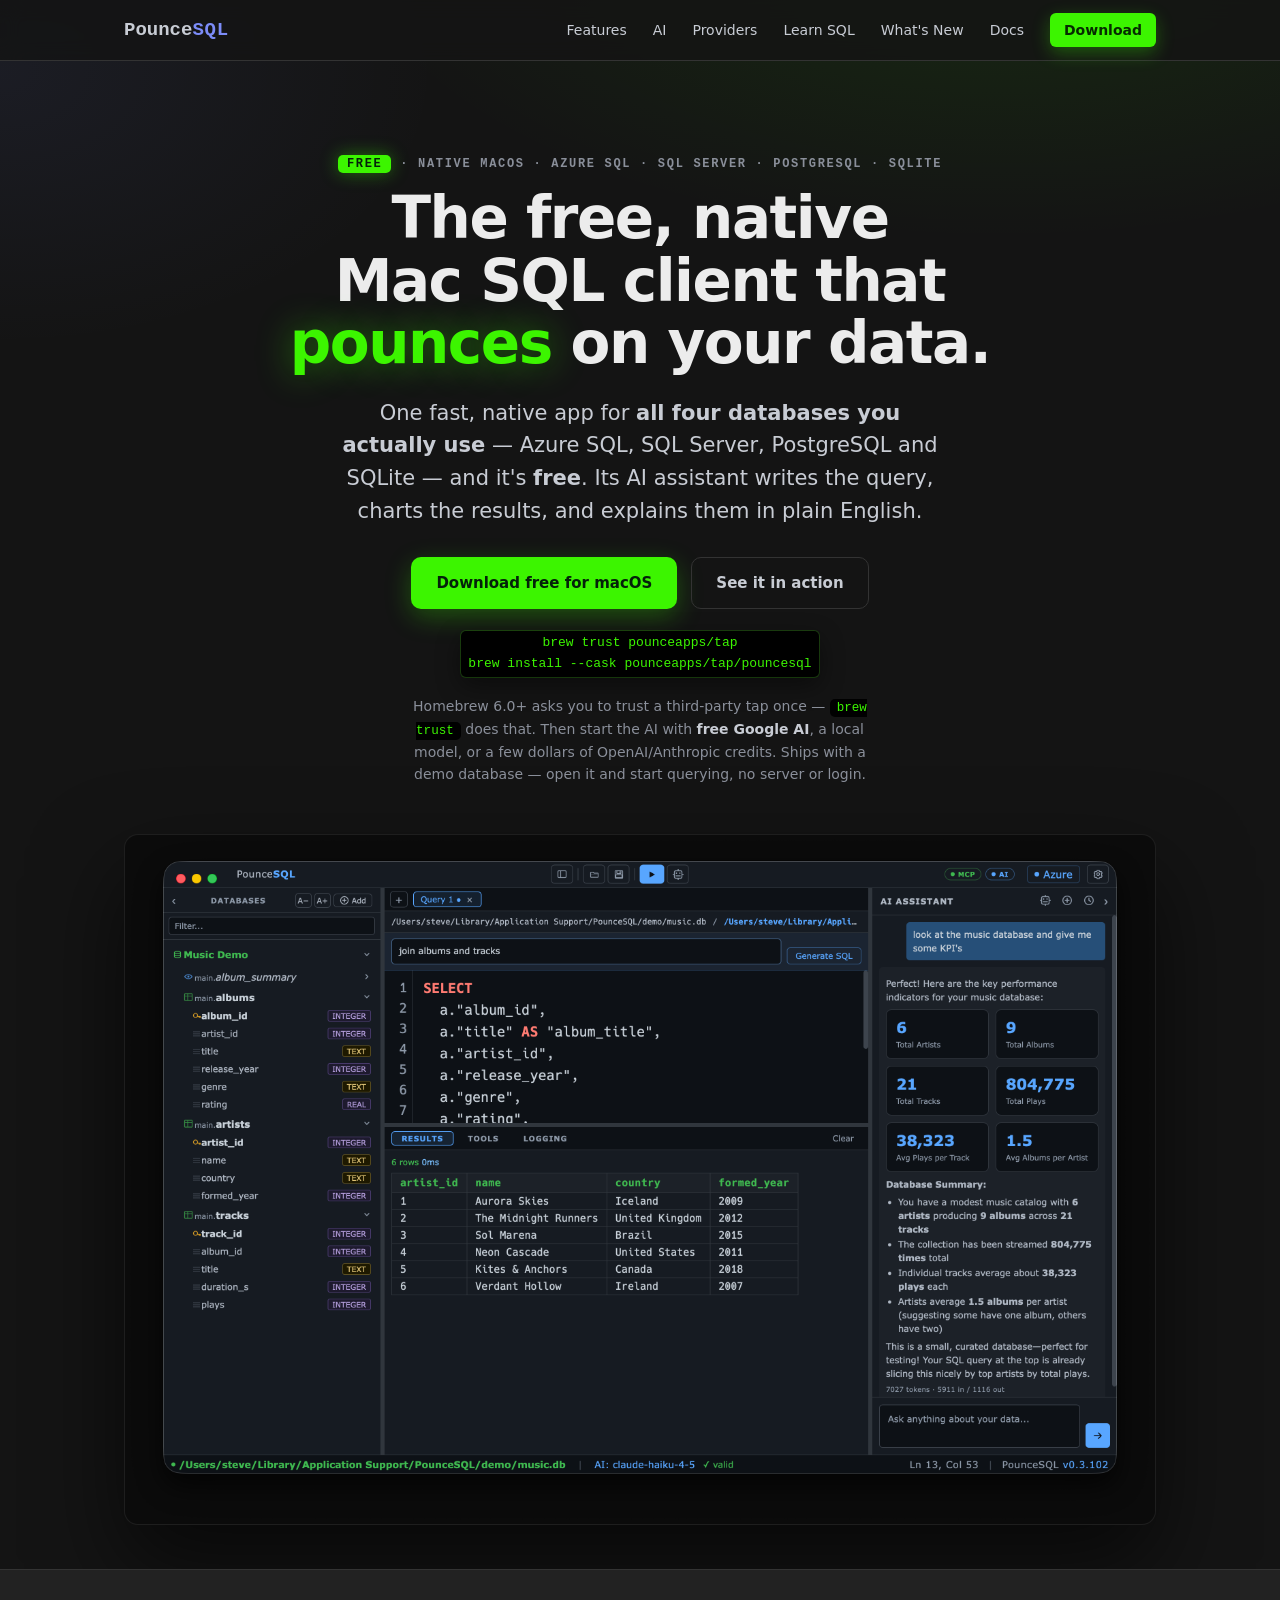
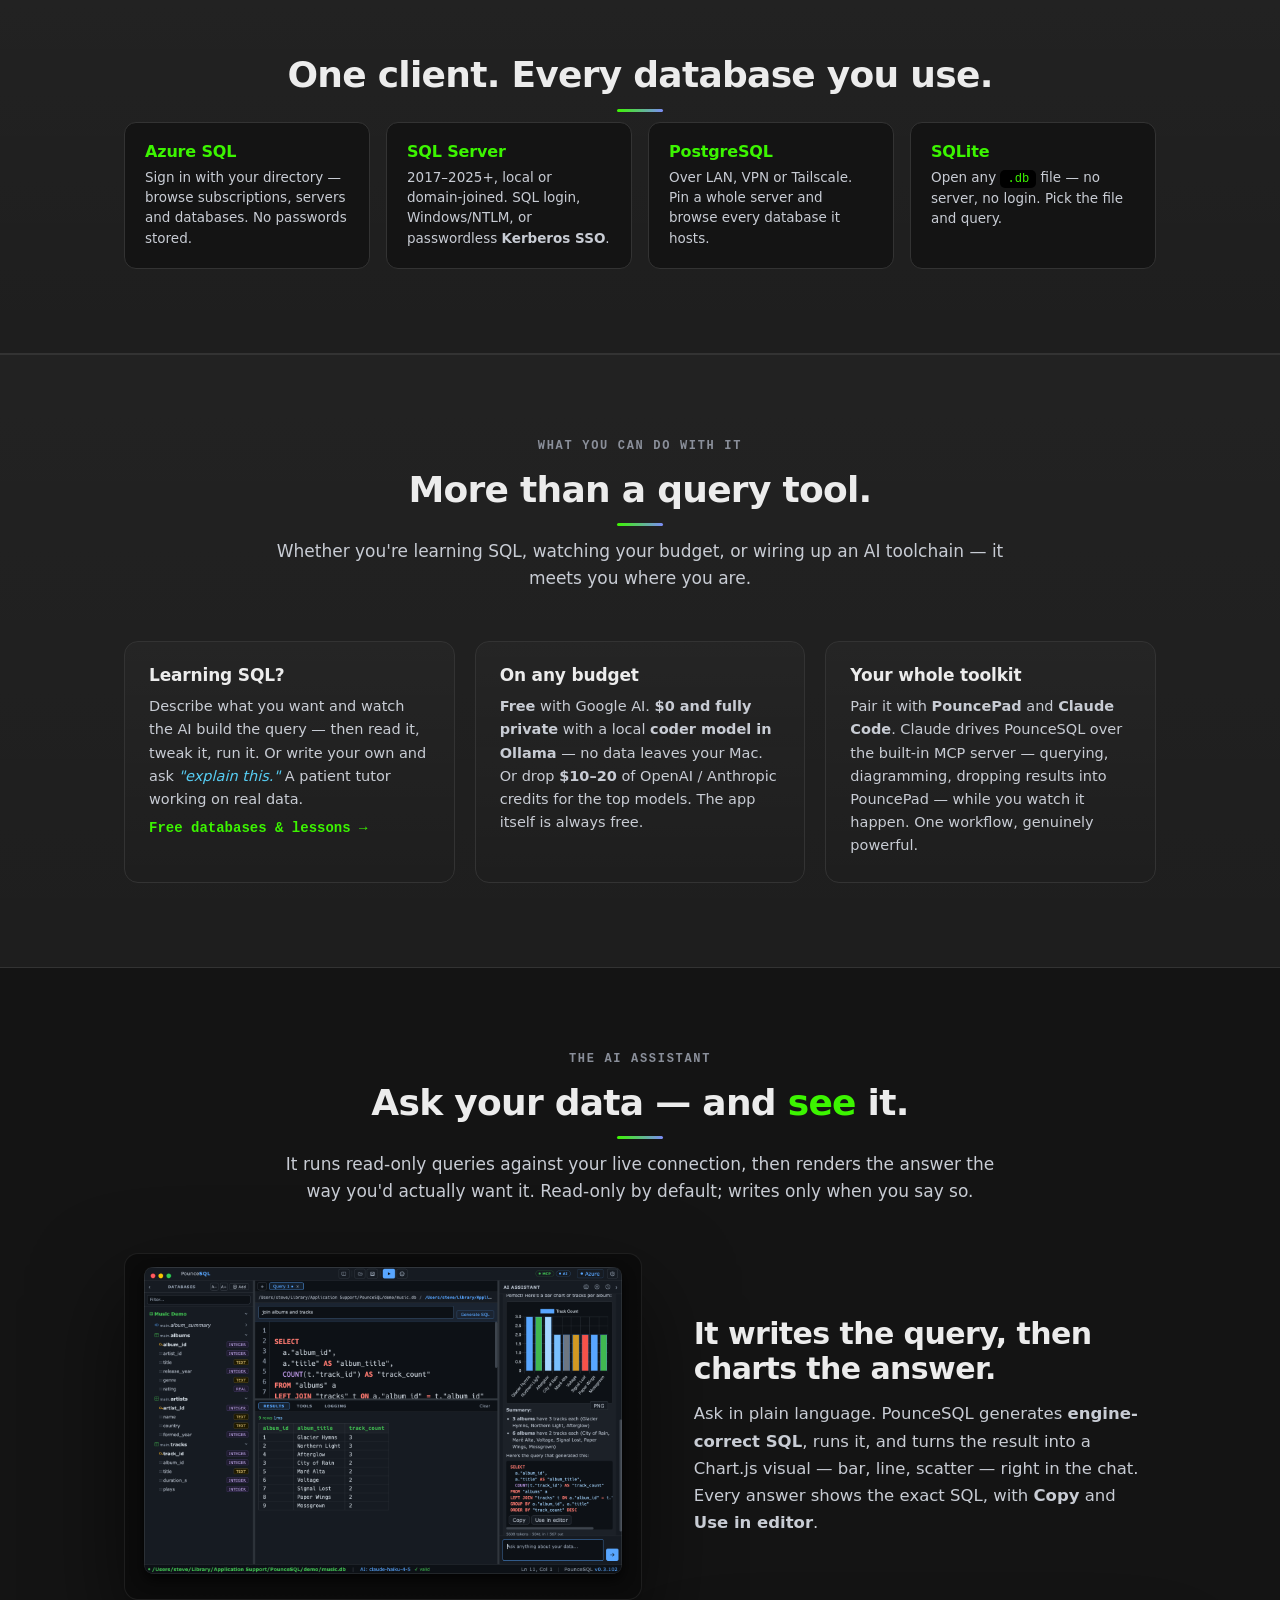
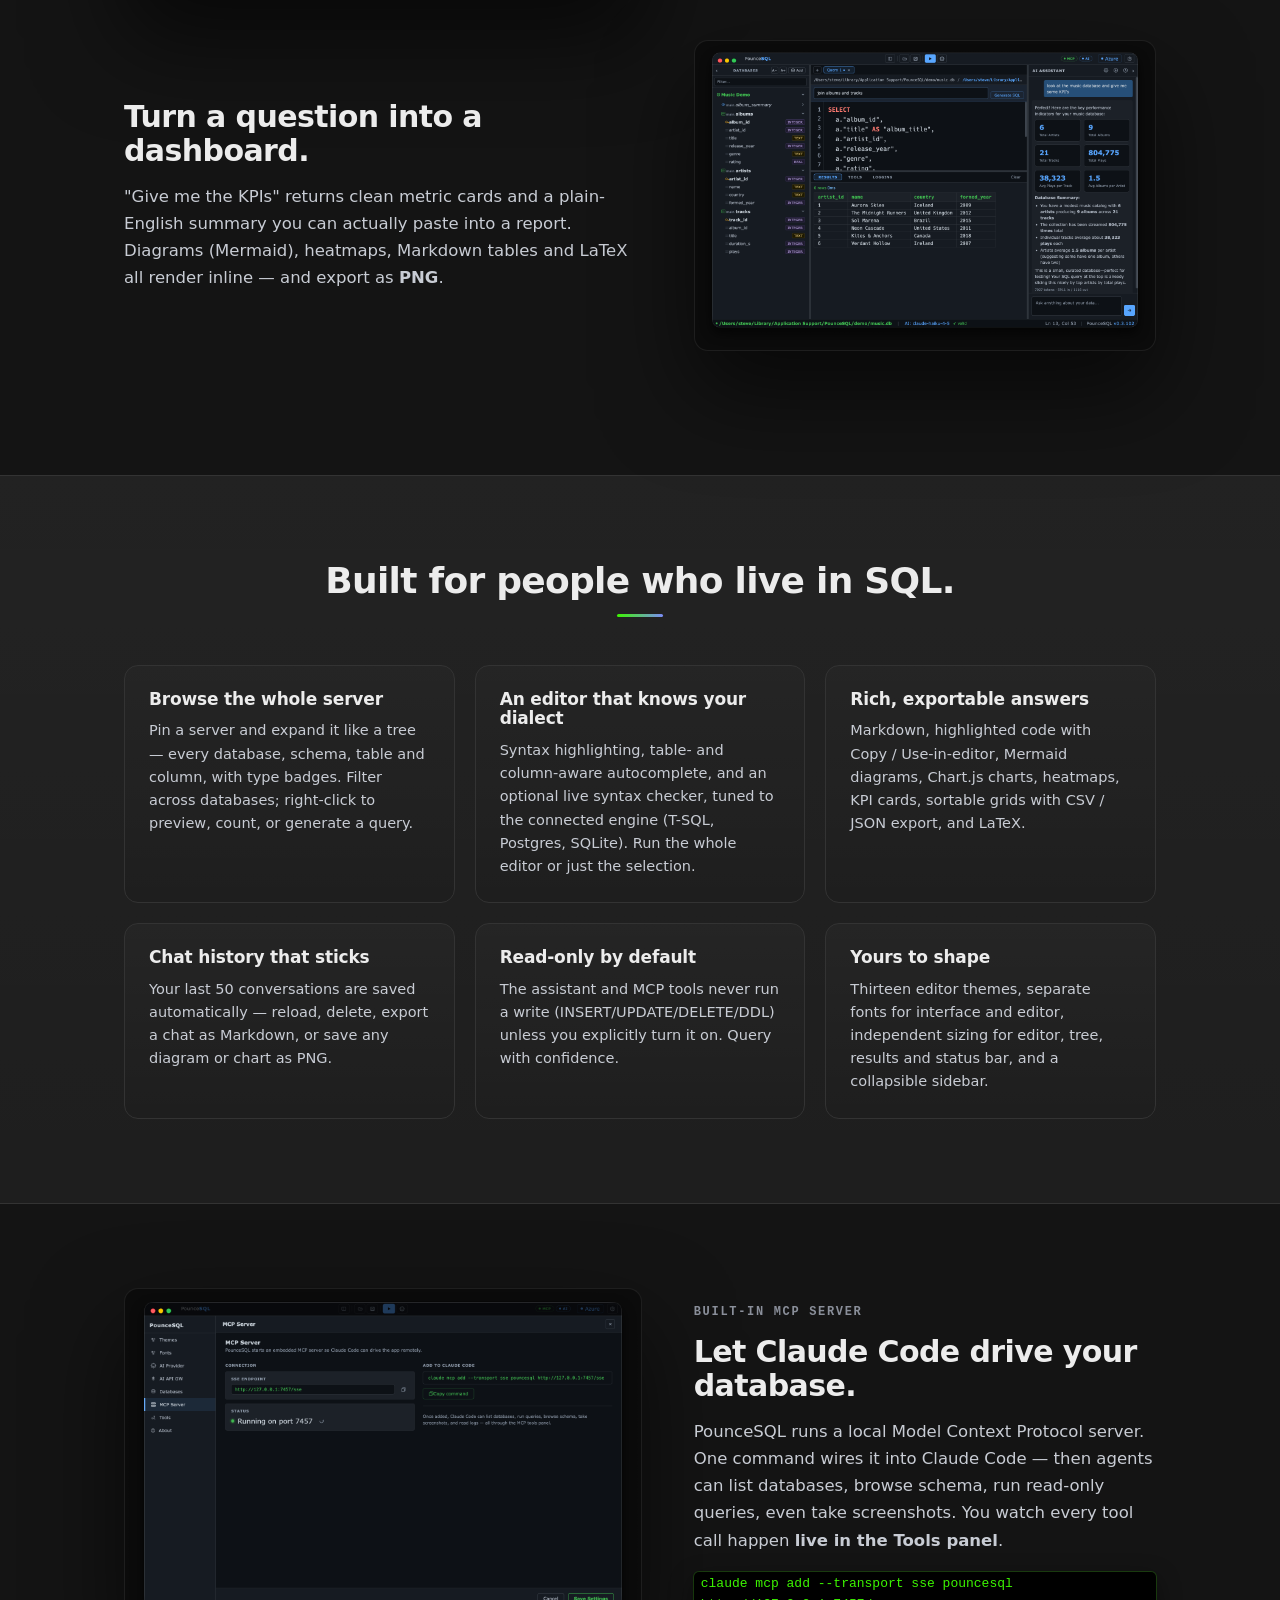
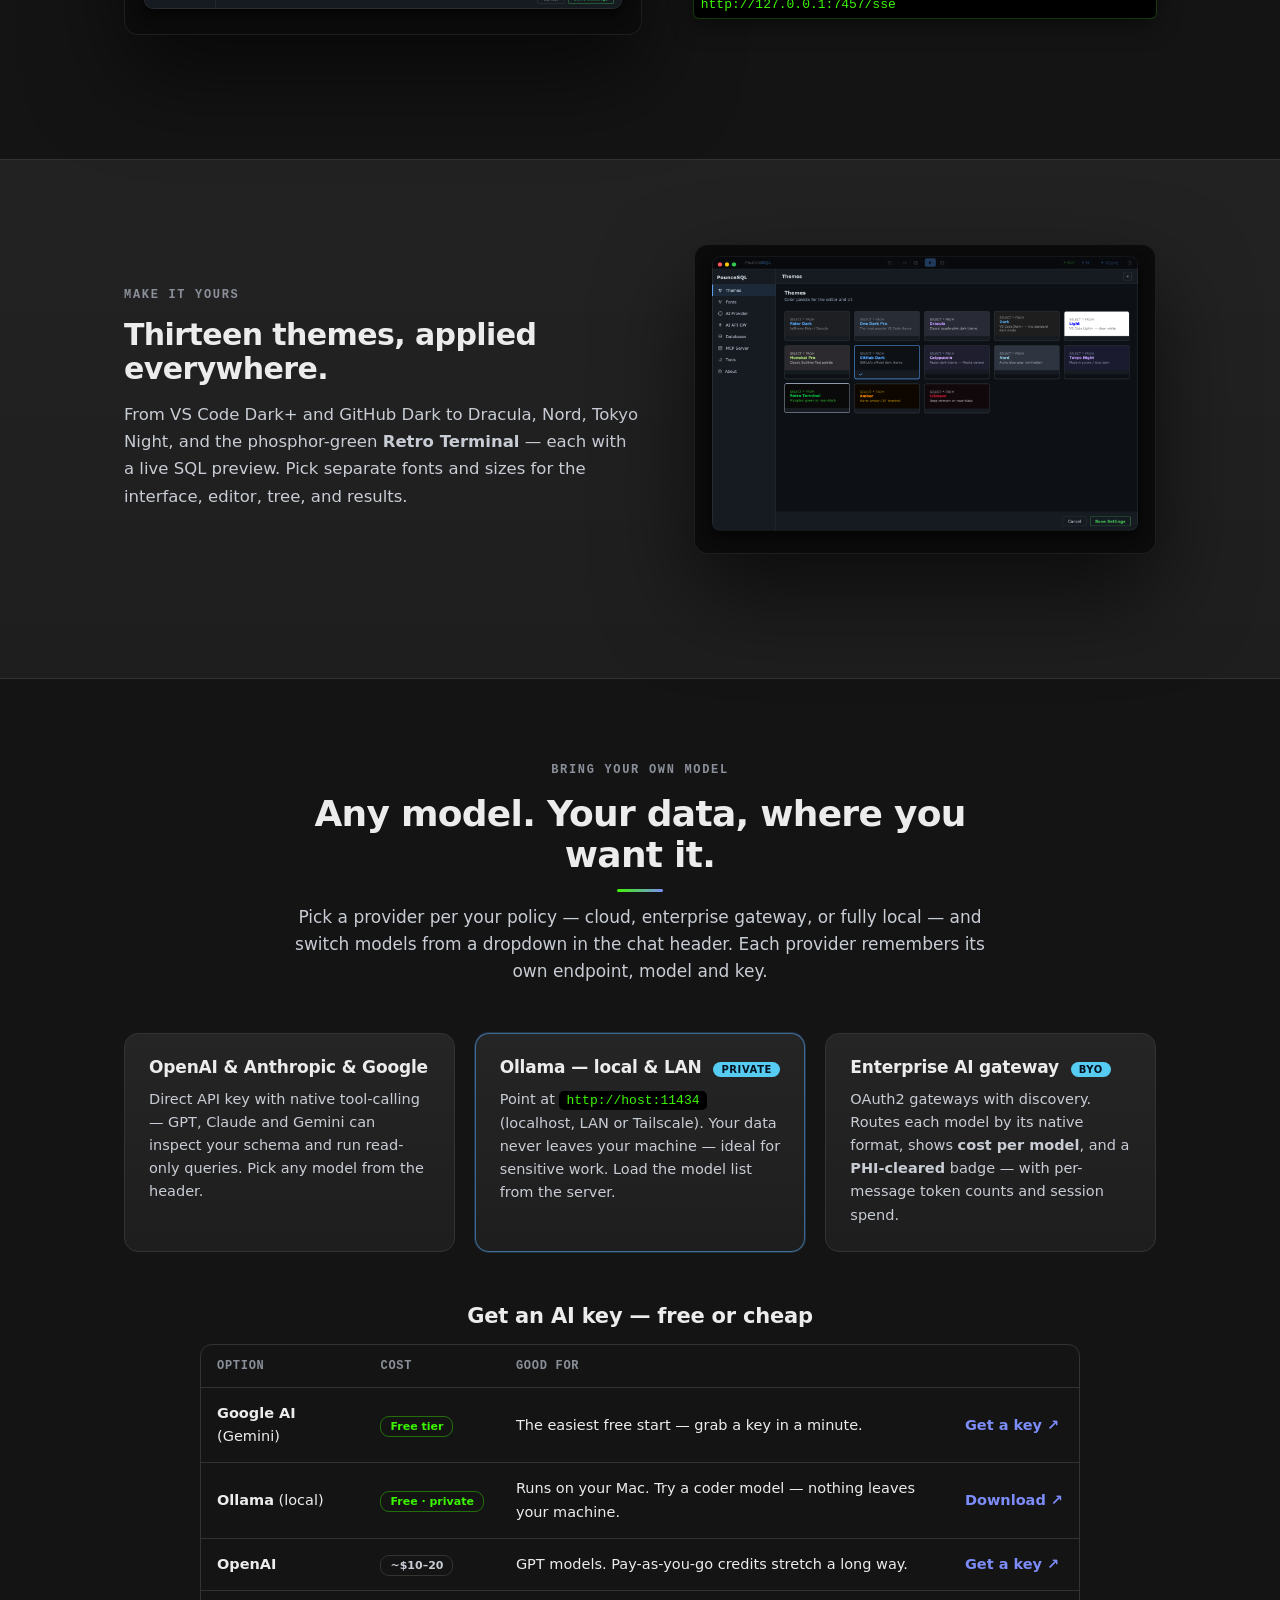
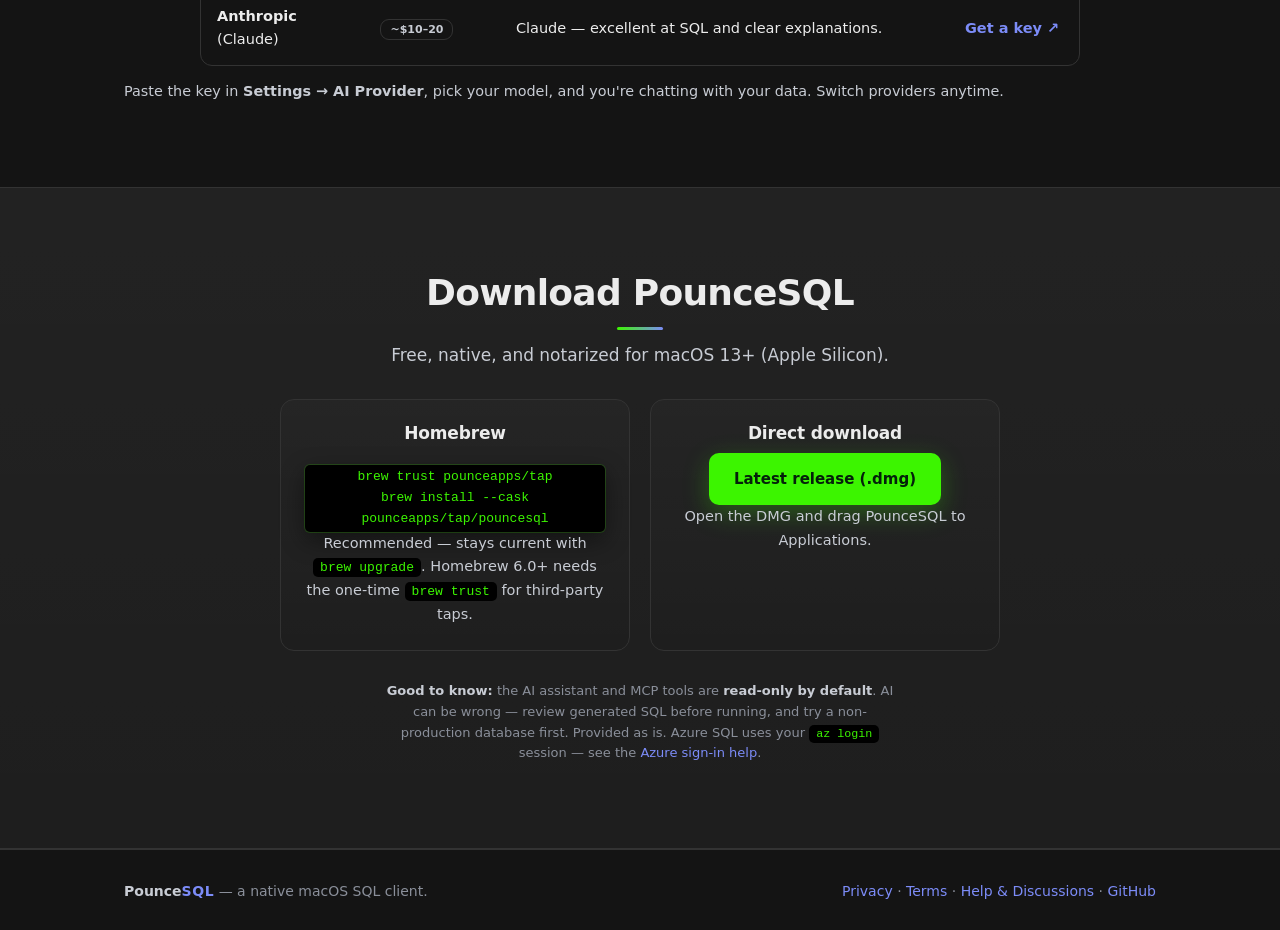
==== public/index.html @ d2913635 "pouncesql.com site — Workers Builds (Git-connected), brew trust install steps Standalone repo for po" ====
<!DOCTYPE html>
<html lang="en">
<head>
  <meta charset="utf-8" />
  <meta name="viewport" content="width=device-width, initial-scale=1" />
  <title>PounceSQL — the AI-native SQL client for macOS</title>
  <meta name="description" content="A fast, native macOS SQL client for Azure SQL, SQL Server, PostgreSQL & SQLite — with an AI assistant that writes the query, charts the results, and diagrams your schema. Bring your own model, or a built-in MCP server so Claude Code can drive it." />
  <link rel="stylesheet" href="style.css" />
</head>
<body>

<header class="nav">
  <div class="wrap nav-inner">
    <a href="#top" style="text-decoration:none"><span class="brand"><span class="brand-pounce">Pounce</span><span class="brand-sql">SQL</span></span></a>
    <nav class="nav-links">
      <a href="#features">Features</a>
      <a href="#ai">AI</a>
      <a href="#providers">Providers</a>
      <a href="learn.html">Learn SQL</a>
      <a href="whatsnew.html">What's New</a>
      <a href="docs.html">Docs</a>
      <a href="#download" class="nav-cta">Download</a>
    </nav>
  </div>
</header>

<!-- HERO -->
<section id="top" class="s-hero">
  <div class="wrap">
    <div class="s-hero-copy">
      <div class="s-eyebrow"><span class="s-free">FREE</span> · Native macOS · Azure SQL · SQL Server · PostgreSQL · SQLite</div>
      <h1>The free, native Mac SQL client that <span class="accent">pounces</span> on your data.</h1>
      <p class="s-lede">One fast, native app for <b>all four databases you actually use</b> — Azure SQL, SQL Server,
        PostgreSQL and SQLite — and it's <b>free</b>. Its AI assistant writes the query, charts the results, and
        explains them in plain English.</p>
      <div class="s-cta">
        <a class="btn btn-primary" href="#download">Download free for macOS</a>
        <a class="btn btn-ghost" href="#ai">See it in action</a>
      </div>
      <div class="brew"><code>brew trust pounceapps/tap<br>brew install --cask pounceapps/tap/pouncesql</code></div>
      <p class="s-note">Homebrew 6.0+ asks you to trust a third-party tap once — <code>brew trust</code> does that. Then start the AI with <b>free Google AI</b>, a local model, or a few dollars of OpenAI/Anthropic credits.
        Ships with a demo database — open it and start querying, no server or login.</p>
    </div>
    <figure class="s-shot s-hero-shot">
      <img src="screenshots/sql-kpi.png" alt="PounceSQL: the schema tree and typed columns on the left, an AI-generated SQL query and results in the middle, and the AI assistant returning live KPIs on the right" />
    </figure>
  </div>
</section>

<!-- ENGINES STRIP -->
<section class="s-engines">
  <div class="wrap">
    <h2 class="s-h2">One client. Every database you use.</h2>
    <div class="s-eng-grid">
      <div class="s-eng"><h3>Azure SQL</h3><p>Sign in with your directory — browse subscriptions, servers and databases. No passwords stored.</p></div>
      <div class="s-eng"><h3>SQL Server</h3><p>2017–2025+, local or domain-joined. SQL login, Windows/NTLM, or passwordless <b>Kerberos SSO</b>.</p></div>
      <div class="s-eng"><h3>PostgreSQL</h3><p>Over LAN, VPN or Tailscale. Pin a whole server and browse every database it hosts.</p></div>
      <div class="s-eng"><h3>SQLite</h3><p>Open any <code>.db</code> file — no server, no login. Pick the file and query.</p></div>
    </div>
  </div>
</section>

<!-- STORY: what you can do -->
<section class="s-section s-alt">
  <div class="wrap">
    <div class="s-lead">
      <div class="s-eyebrow">What you can do with it</div>
      <h2 class="s-h2">More than a query tool.</h2>
      <p class="s-sub">Whether you're learning SQL, watching your budget, or wiring up an AI toolchain — it meets you where you are.</p>
    </div>
    <div class="s-cards s-cards-3">
      <div class="s-card">
        <h3>Learning SQL?</h3>
        <p>Describe what you want and watch the AI build the query — then read it, tweak it, run it. Or write your own
          and ask <i>"explain this."</i> A patient tutor working on real data.</p>
        <p><a class="s-dl-link" href="learn.html">Free databases &amp; lessons →</a></p>
      </div>
      <div class="s-card">
        <h3>On any budget</h3>
        <p><b>Free</b> with Google AI. <b>$0 and fully private</b> with a local <b>coder model in Ollama</b> — no data
          leaves your Mac. Or drop <b>$10–20</b> of OpenAI / Anthropic credits for the top models. The app itself is
          always free.</p>
      </div>
      <div class="s-card">
        <h3>Your whole toolkit</h3>
        <p>Pair it with <b>PouncePad</b> and <b>Claude Code</b>. Claude drives PounceSQL over the built-in MCP
          server — querying, diagramming, dropping results into PouncePad — while you watch it happen. One workflow,
          genuinely powerful.</p>
      </div>
    </div>
  </div>
</section>

<!-- AI: FEATURE ROWS -->
<section id="ai" class="s-section">
  <div class="wrap">
    <div class="s-lead">
      <div class="s-eyebrow">The AI assistant</div>
      <h2 class="s-h2">Ask your data — and <span class="accent">see</span> it.</h2>
      <p class="s-sub">It runs read-only queries against your live connection, then renders the answer the way you'd
        actually want it. Read-only by default; writes only when you say so.</p>
    </div>

    <div class="s-row">
      <figure class="s-shot"><img src="screenshots/sql-hero.png" loading="lazy" alt="The AI generating SQL and a bar chart of tracks per album, with Copy and Use-in-editor buttons" /></figure>
      <div class="s-row-text">
        <h3>It writes the query, then charts the answer.</h3>
        <p>Ask in plain language. PounceSQL generates <b>engine-correct SQL</b>, runs it, and turns the result into a
          Chart.js visual — bar, line, scatter — right in the chat. Every answer shows the exact SQL, with
          <b>Copy</b> and <b>Use&nbsp;in&nbsp;editor</b>.</p>
      </div>
    </div>

    <div class="s-row reverse">
      <figure class="s-shot"><img src="screenshots/sql-kpi.png" loading="lazy" alt="The AI returning a KPI dashboard and a plain-English database summary" /></figure>
      <div class="s-row-text">
        <h3>Turn a question into a dashboard.</h3>
        <p>"Give me the KPIs" returns clean metric cards and a plain-English summary you can actually paste into a
          report. Diagrams (Mermaid), heatmaps, Markdown tables and LaTeX all render inline — and export as <b>PNG</b>.</p>
      </div>
    </div>
  </div>
</section>

<!-- FEATURE GRID -->
<section id="features" class="s-section s-alt">
  <div class="wrap">
    <div class="s-lead">
      <h2 class="s-h2">Built for people who live in SQL.</h2>
    </div>
    <div class="s-cards">
      <div class="s-card"><h3>Browse the whole server</h3><p>Pin a server and expand it like a tree — every database, schema, table and column, with type badges. Filter across databases; right-click to preview, count, or generate a query.</p></div>
      <div class="s-card"><h3>An editor that knows your dialect</h3><p>Syntax highlighting, table- and column-aware autocomplete, and an optional live syntax checker, tuned to the connected engine (T-SQL, Postgres, SQLite). Run the whole editor or just the selection.</p></div>
      <div class="s-card"><h3>Rich, exportable answers</h3><p>Markdown, highlighted code with Copy / Use-in-editor, Mermaid diagrams, Chart.js charts, heatmaps, KPI cards, sortable grids with CSV / JSON export, and LaTeX.</p></div>
      <div class="s-card"><h3>Chat history that sticks</h3><p>Your last 50 conversations are saved automatically — reload, delete, export a chat as Markdown, or save any diagram or chart as PNG.</p></div>
      <div class="s-card"><h3>Read-only by default</h3><p>The assistant and MCP tools never run a write (INSERT/UPDATE/DELETE/DDL) unless you explicitly turn it on. Query with confidence.</p></div>
      <div class="s-card"><h3>Yours to shape</h3><p>Thirteen editor themes, separate fonts for interface and editor, independent sizing for editor, tree, results and status bar, and a collapsible sidebar.</p></div>
    </div>
  </div>
</section>

<!-- MCP HIGHLIGHT -->
<section class="s-section">
  <div class="wrap">
    <div class="s-row">
      <figure class="s-shot"><img src="screenshots/sql-mcp.png" loading="lazy" alt="PounceSQL's built-in MCP server running on a local port, with a one-line command to add it to Claude Code" /></figure>
      <div class="s-row-text">
        <div class="s-eyebrow">Built-in MCP server</div>
        <h3>Let Claude Code drive your database.</h3>
        <p>PounceSQL runs a local Model Context Protocol server. One command wires it into Claude Code — then agents can
          list databases, browse schema, run read-only queries, even take screenshots. You watch every tool call happen
          <b>live in the Tools panel</b>.</p>
        <div class="brew"><code>claude mcp add --transport sse pouncesql http://127.0.0.1:7457/sse</code></div>
      </div>
    </div>
  </div>
</section>

<!-- THEMES HIGHLIGHT -->
<section class="s-section s-alt">
  <div class="wrap">
    <div class="s-row reverse">
      <figure class="s-shot"><img src="screenshots/sql-themes.png" loading="lazy" alt="PounceSQL's theme gallery — thirteen editor themes from Dracula and Tokyo Night to Retro Terminal, each with a live preview" /></figure>
      <div class="s-row-text">
        <div class="s-eyebrow">Make it yours</div>
        <h3>Thirteen themes, applied everywhere.</h3>
        <p>From VS Code Dark+ and GitHub Dark to Dracula, Nord, Tokyo Night, and the phosphor-green
          <b>Retro Terminal</b> — each with a live SQL preview. Pick separate fonts and sizes for the interface, editor,
          tree, and results.</p>
      </div>
    </div>
  </div>
</section>

<!-- PROVIDERS -->
<section id="providers" class="s-section">
  <div class="wrap">
    <div class="s-lead">
      <div class="s-eyebrow">Bring your own model</div>
      <h2 class="s-h2">Any model. Your data, where you want it.</h2>
      <p class="s-sub">Pick a provider per your policy — cloud, enterprise gateway, or fully local — and switch models
        from a dropdown in the chat header. Each provider remembers its own endpoint, model and key.</p>
    </div>
    <div class="s-cards s-cards-3">
      <div class="s-card"><h3>OpenAI &amp; Anthropic &amp; Google</h3><p>Direct API key with native tool-calling — GPT, Claude and Gemini can inspect your schema and run read-only queries. Pick any model from the header.</p></div>
      <div class="s-card s-card-hl"><h3>Ollama — local &amp; LAN <span class="s-tag">private</span></h3><p>Point at <code>http://host:11434</code> (localhost, LAN or Tailscale). Your data never leaves your machine — ideal for sensitive work. Load the model list from the server.</p></div>
      <div class="s-card"><h3>Enterprise AI gateway <span class="s-tag">BYO</span></h3><p>OAuth2 gateways with discovery. Routes each model by its native format, shows <b>cost per model</b>, and a <b>PHI-cleared</b> badge — with per-message token counts and session spend.</p></div>
    </div>

    <h3 class="s-table-title">Get an AI key — free or cheap</h3>
    <div class="s-table-wrap">
      <table class="s-aitable">
        <thead><tr><th>Option</th><th>Cost</th><th>Good for</th><th></th></tr></thead>
        <tbody>
          <tr>
            <td><b>Google&nbsp;AI</b> (Gemini)</td>
            <td><span class="s-pill ok">Free tier</span></td>
            <td>The easiest free start — grab a key in a minute.</td>
            <td><a href="https://aistudio.google.com/apikey" target="_blank" rel="noopener">Get a key ↗</a></td>
          </tr>
          <tr>
            <td><b>Ollama</b> (local)</td>
            <td><span class="s-pill ok">Free · private</span></td>
            <td>Runs on your Mac. Try a coder model — nothing leaves your machine.</td>
            <td><a href="https://ollama.com/download" target="_blank" rel="noopener">Download ↗</a></td>
          </tr>
          <tr>
            <td><b>OpenAI</b></td>
            <td><span class="s-pill">~$10–20</span></td>
            <td>GPT models. Pay-as-you-go credits stretch a long way.</td>
            <td><a href="https://platform.openai.com/api-keys" target="_blank" rel="noopener">Get a key ↗</a></td>
          </tr>
          <tr>
            <td><b>Anthropic</b> (Claude)</td>
            <td><span class="s-pill">~$10–20</span></td>
            <td>Claude — excellent at SQL and clear explanations.</td>
            <td><a href="https://console.anthropic.com/settings/keys" target="_blank" rel="noopener">Get a key ↗</a></td>
          </tr>
        </tbody>
      </table>
    </div>
    <p class="s-sub" style="margin-top:14px;font-size:.9rem">Paste the key in <b>Settings → AI Provider</b>, pick your model, and you're chatting with your data. Switch providers anytime.</p>
  </div>
</section>

<!-- DOWNLOAD -->
<section id="download" class="s-section s-alt">
  <div class="wrap s-download">
    <h2 class="s-h2">Download PounceSQL</h2>
    <p class="s-sub">Free, native, and notarized for macOS 13+ (Apple Silicon).</p>
    <div class="s-dl-cards">
      <div class="s-card">
        <h3>Homebrew</h3>
        <div class="brew"><code>brew trust pounceapps/tap<br>brew install --cask pounceapps/tap/pouncesql</code></div>
        <p>Recommended — stays current with <code>brew upgrade</code>. Homebrew 6.0+ needs the one-time <code>brew trust</code> for third-party taps.</p>
      </div>
      <div class="s-card">
        <h3>Direct download</h3>
        <a class="btn btn-primary" href="https://github.com/pounceapps/downloads/releases">Latest release (.dmg)</a>
        <p>Open the DMG and drag PounceSQL to Applications.</p>
      </div>
    </div>
    <p class="s-fine"><b>Good to know:</b> the AI assistant and MCP tools are <b>read-only by default</b>. AI can be
      wrong — review generated SQL before running, and try a non-production database first. Provided as is.
      Azure SQL uses your <code>az login</code> session — see the <a href="azure-help.html?build=brew">Azure sign-in help</a>.</p>
  </div>
</section>

<footer class="foot">
  <div class="wrap foot-inner">
    <span><span class="brand-pounce">Pounce</span><span class="brand-sql">SQL</span> — a native macOS SQL client.</span>
    <span><a href="privacy.html">Privacy</a> · <a href="terms.html">Terms</a> · <a href="https://github.com/orgs/pounceapps/discussions">Help &amp; Discussions</a> · <a href="https://github.com/pounceapps/pouncesql">GitHub</a></span>
  </div>
</footer>

</body>
</html>
---- public/style.css ----
/* PounceSQL marketing site — retro-terminal aesthetic matching the app. */
:root{
  --bg:#141414; --surface:#1e1e1e; --surface2:#282828; --border:#333;
  --text:#ececec; --dim:#c8ccd4; --mute:#8a8f9a;
  --accent:#3CF500; --accent2:#7C8CF8; --blue:#56CCF2;
  --mono:'SF Mono','JetBrains Mono','Menlo',monospace;
  --ui:-apple-system,'SF Pro Text',system-ui,sans-serif;
}
*{box-sizing:border-box;margin:0;padding:0}
html{scroll-behavior:smooth}
body{background:var(--bg);color:var(--text);font-family:var(--ui);line-height:1.6;-webkit-font-smoothing:antialiased}
.wrap{max-width:1080px;margin:0 auto;padding:0 24px}
a{color:inherit;text-decoration:none}
code{font-family:var(--mono);background:#000;color:var(--accent);padding:2px 7px;border-radius:5px;font-size:.9em}
h1,h2,h3{line-height:1.15;letter-spacing:-.01em}
.accent{color:var(--accent)}

.brand-pounce{color:var(--dim);font-weight:600}
.brand-sql{color:var(--accent2);font-weight:800;letter-spacing:.04em}

/* nav */
.nav{position:sticky;top:0;z-index:10;background:rgba(20,20,20,.85);backdrop-filter:blur(10px);border-bottom:1px solid var(--border)}
.nav-inner{display:flex;align-items:center;justify-content:space-between;height:60px}
.brand{font-family:var(--mono);font-size:19px}
.nav-links{display:flex;gap:26px;align-items:center;font-size:14px;color:var(--dim)}
.nav-links a:hover{color:var(--text)}
.nav-gh{color:var(--accent2)!important}
@media(max-width:680px){.nav-links a:not(.nav-gh){display:none}}

/* hero */
.hero{padding:80px 0 60px;border-bottom:1px solid var(--border);background:radial-gradient(900px 400px at 70% -10%,rgba(60,245,0,.08),transparent)}
.hero-inner{display:grid;grid-template-columns:1fr 1fr;gap:48px;align-items:center}
.hero h1{font-size:44px;font-weight:800}
.lede{margin-top:18px;font-size:18px;color:var(--dim);max-width:32em}
.cta-row{display:flex;gap:14px;margin-top:28px;flex-wrap:wrap}
.btn{display:inline-block;padding:12px 22px;border-radius:8px;font-weight:600;font-size:15px;cursor:pointer;transition:.15s;border:1px solid transparent}
.btn-primary{background:var(--accent);color:#04210a}
.btn-primary:hover{filter:brightness(1.08)}
.btn-ghost{border-color:var(--border);color:var(--dim)}
.btn-ghost:hover{border-color:var(--accent);color:var(--text)}
.brew{margin-top:22px}
.brew code{font-size:13px;display:inline-block}
.hero-shot img{width:100%;border:1px solid var(--border);border-radius:12px;box-shadow:0 24px 80px rgba(0,0,0,.5)}
@media(max-width:820px){.hero-inner{grid-template-columns:1fr}.hero h1{font-size:34px}}

/* image placeholder fallback */
img.ph{min-height:240px;background:
  repeating-linear-gradient(45deg,#1e1e1e,#1e1e1e 12px,#232323 12px,#232323 24px);
  position:relative}
img.ph::after{content:'screenshot';position:absolute;inset:0;display:flex;align-items:center;justify-content:center;color:var(--mute);font-family:var(--mono);font-size:13px}

section{padding:72px 0}
section h2{font-size:30px;font-weight:800;margin-bottom:36px;text-align:center}

/* engines */
.engines{background:var(--surface);border-bottom:1px solid var(--border)}
.engine-grid{display:grid;grid-template-columns:repeat(4,1fr);gap:18px}
.engine-card{background:var(--bg);border:1px solid var(--border);border-radius:12px;padding:22px}
.engine-card h3{color:var(--accent);font-size:17px;margin-bottom:8px}
.engine-card p{color:var(--dim);font-size:14px}
@media(max-width:820px){.engine-grid{grid-template-columns:1fr 1fr}}
@media(max-width:520px){.engine-grid{grid-template-columns:1fr}}

/* features */
.feature-row{display:grid;grid-template-columns:1fr 1fr;gap:44px;align-items:center;margin-bottom:56px}
.feature-row.reverse .feature-text{order:2}
.feature-text h3{font-size:23px;margin-bottom:12px}
.feature-text p{color:var(--dim);font-size:16px}
.feature-img img{width:100%;border:1px solid var(--border);border-radius:10px;box-shadow:0 16px 50px rgba(0,0,0,.4)}
@media(max-width:820px){.feature-row,.feature-row.reverse{grid-template-columns:1fr}.feature-row.reverse .feature-text{order:0}}

/* screenshots */
.shots{background:var(--surface);border-top:1px solid var(--border);border-bottom:1px solid var(--border)}
.shot-grid{display:grid;grid-template-columns:repeat(3,1fr);gap:18px}
.shot-grid figure{background:var(--bg);border:1px solid var(--border);border-radius:10px;overflow:hidden}
.shot-grid img{width:100%;display:block}
.shot-grid figcaption{padding:10px 14px;font-size:13px;color:var(--mute);font-family:var(--mono)}
@media(max-width:820px){.shot-grid{grid-template-columns:1fr 1fr}}
@media(max-width:520px){.shot-grid{grid-template-columns:1fr}}

/* download */
.download{text-align:center}
.dl-sub{color:var(--dim);margin-bottom:34px;font-size:17px}
.dl-cards{display:grid;grid-template-columns:1fr 1fr;gap:20px;max-width:720px;margin:0 auto}
.dl-card{background:var(--surface);border:1px solid var(--border);border-radius:12px;padding:28px}
.dl-card h3{margin-bottom:14px}
.dl-card code{display:block;padding:12px;font-size:12px;word-break:break-all;margin-bottom:12px}
.dl-card p{color:var(--mute);font-size:14px;margin-top:12px}
.dl-note{color:var(--mute);font-size:13px;margin-top:26px}
.dl-disclaimer{max-width:56em;margin-left:auto;margin-right:auto;line-height:1.55;opacity:.9}
.hero-note{margin-top:14px;color:var(--mute);font-size:14px;max-width:32em}
@media(max-width:520px){.dl-cards{grid-template-columns:1fr}}

/* footer */
.foot{border-top:1px solid var(--border);padding:30px 0;color:var(--mute)}
.foot-inner{display:flex;justify-content:space-between;gap:16px;flex-wrap:wrap;font-size:14px}
.foot a{color:var(--accent2)}

/* ---- Docs page ---------------------------------------------------------- */
.docs-wrap { display: grid; grid-template-columns: 220px 1fr; gap: 48px; padding: 40px 24px 80px; align-items: start; }
.docs-side { position: sticky; top: 84px; }
.docs-side nav { display: flex; flex-direction: column; gap: 2px; border-left: 1px solid var(--border); }
.docs-side a { color: var(--mute); font-size: 14px; padding: 5px 14px; border-left: 2px solid transparent; margin-left: -1px; }
.docs-side a:hover { color: var(--text); border-left-color: var(--accent); }
.docs-main { max-width: 720px; min-width: 0; }
.docs-main h1 { font-size: 34px; font-weight: 800; margin-bottom: 10px; }
.docs-lede { color: var(--dim); font-size: 17px; margin-bottom: 32px; }
.docs-main section { padding: 22px 0; border-top: 1px solid var(--border); }
.docs-main h2 { font-size: 22px; margin-bottom: 12px; }
.docs-main p, .docs-main li { color: var(--dim); font-size: 15px; }
.docs-main ul, .docs-main ol { margin: 10px 0 10px 22px; }
.docs-main li { margin-bottom: 6px; }
.docs-main b { color: var(--text); }
.docs-main pre { background: #000; border: 1px solid var(--border); border-radius: 8px; padding: 12px 14px; overflow-x: auto; margin: 12px 0; }
.docs-main pre code { background: none; padding: 0; color: var(--accent); font-size: 13px; }
.nav-links a.active { color: var(--text); }
@media(max-width:720px){ .docs-wrap{ grid-template-columns:1fr } .docs-side{ position:static; margin-bottom:20px } .docs-side nav{ flex-direction:row; flex-wrap:wrap; border:0 } .docs-side a{ border:1px solid var(--border); border-radius:6px } }

/* ============ 0.3.99 rebuild: AI demos, providers, features ============ */
.nav-cta{background:var(--accent);color:#062b00!important;padding:6px 14px;border-radius:6px;font-weight:700}
.section-sub{color:var(--dim);max-width:52em;margin:0 auto 26px;text-align:center}
.section-sub.small{font-size:13px;color:var(--mute);margin-top:22px}
section h2{text-align:center;font-size:30px;margin-bottom:10px}

/* hero live demo card */
.hero-demo{flex:1;min-width:300px}
.demo-card{background:#1E1F22;border:1px solid #393B40;border-radius:12px;padding:16px;box-shadow:0 20px 60px rgba(0,0,0,.5)}
.demo-cap{color:#6F737A;font-family:var(--mono);font-size:12px;margin-bottom:10px}
.demo-card .mermaid{background:transparent;display:flex;justify-content:center}

/* AI demo section */
.ai{padding:70px 0;border-top:1px solid var(--border)}
.demo-tabs{display:flex;flex-wrap:wrap;gap:8px;justify-content:center;margin-bottom:20px}
.demo-tab{background:var(--surface);border:1px solid var(--border);color:var(--dim);padding:7px 16px;border-radius:20px;cursor:pointer;font-size:13px;font-family:var(--ui)}
.demo-tab:hover{color:var(--text)}
.demo-tab.active{background:#56A8F5;border-color:#56A8F5;color:#04121f;font-weight:700}
.demo-stage{max-width:820px;margin:0 auto}
.demo-panel{display:none}
.demo-panel.active{display:block}
.demo-chat{background:#1E1F22;border:1px solid #393B40;border-radius:12px;padding:18px}
.chat-user{background:#214283;color:#dfe7f5;align-self:flex-end;padding:8px 14px;border-radius:10px;margin:0 0 14px auto;max-width:80%;width:fit-content;font-size:14px}
.chat-ai{color:#BCBEC4;font-size:14px}
.chat-ai p{margin:0 0 10px}
.chat-ai code{background:#0E1116;color:#6AAB73}
.chat-ai .mermaid{background:#0E1116;border:1px solid #2b2d30;border-radius:8px;padding:14px;display:flex;justify-content:center}
.demo-chartbox{background:#0E1116;border:1px solid #2b2d30;border-radius:8px;padding:12px;height:280px}
.mono-note{color:#6F737A;font-size:12px}

/* heatmap */
.demo-heat{display:grid;gap:3px;background:#0E1116;border:1px solid #2b2d30;border-radius:8px;padding:14px;font-family:var(--mono);font-size:12px}
.demo-heat .hc{padding:9px 10px;text-align:center;border-radius:4px;color:#BCBEC4;display:flex;align-items:center;justify-content:center}
.demo-heat .hc.h{color:#6F737A;font-family:var(--ui);font-size:11px}
.demo-heat .hc.y{justify-content:flex-end}

/* KPI cards */
.demo-kpis{display:flex;flex-wrap:wrap;gap:12px}
.kpi{flex:1;min-width:120px;background:#0E1116;border:1px solid #2b2d30;border-radius:10px;padding:14px 16px}
.kpi-val{font-size:26px;font-weight:800;color:#56A8F5}
.kpi-lbl{font-size:12px;color:#6F737A;margin-top:3px}
.kpi-delta{font-size:11px;margin-top:5px;font-weight:600}
.kpi-delta.up{color:#6AAB73}

/* SQL code demo */
.code-sql{background:#0E1116;border:1px solid #2b2d30;border-radius:8px;padding:14px;font-family:var(--mono);font-size:13px;color:#BCBEC4;overflow-x:auto;line-height:1.6}
.code-sql .k{color:#CC7832;font-weight:700}
.code-sql .f{color:#FFC66D}

/* providers */
.providers{padding:70px 0;border-top:1px solid var(--border);background:#101010}
.prov-grid{display:grid;grid-template-columns:repeat(3,1fr);gap:18px;max-width:1000px;margin:0 auto 30px}
.prov-card{background:var(--surface);border:1px solid var(--border);border-radius:12px;padding:22px}
.prov-card.highlight{border-color:#56A8F5;box-shadow:0 0 0 1px rgba(86,168,245,.25)}
.prov-card h3{font-size:17px;margin-bottom:8px}
.prov-card p{color:var(--dim);font-size:14px}
.prov-card .tag{font-size:10px;text-transform:uppercase;letter-spacing:.06em;background:#56A8F5;color:#04121f;padding:2px 8px;border-radius:10px;margin-left:6px;font-weight:700}
.prov-extra{display:grid;grid-template-columns:repeat(2,1fr);gap:14px;max-width:1000px;margin:0 auto}
.pe{background:var(--surface);border:1px solid var(--border);border-radius:10px;padding:14px 16px}
.pe b{color:var(--text);display:block;margin-bottom:3px}
.pe span{color:var(--mute);font-size:13px}
.chip{font-size:11px;padding:1px 7px;border-radius:9px;font-weight:600}
.chip.ok{color:#6AAB73;border:1px solid rgba(106,171,115,.5)}
.chip.warn{color:#FFC66D;border:1px solid rgba(255,198,109,.5)}

/* features2 */
.features2{padding:70px 0;border-top:1px solid var(--border)}
.feat-grid{display:grid;grid-template-columns:repeat(3,1fr);gap:20px;max-width:1040px;margin:0 auto}
.feat{background:var(--surface);border:1px solid var(--border);border-radius:12px;padding:22px}
.feat h3{font-size:16px;margin-bottom:8px;color:var(--blue)}
.feat p{color:var(--dim);font-size:14px}

@media(max-width:820px){
  .prov-grid,.feat-grid{grid-template-columns:1fr}
  .prov-extra{grid-template-columns:1fr}
  .hero-inner{flex-direction:column}
}

/* ── real app screenshots (launch) ─────────────────────────── */
.showcase{padding:6px 0 46px}
.showcase .shot-frame{max-width:1040px;margin:0 auto;border:1px solid #393B40;border-radius:14px;overflow:hidden;box-shadow:0 24px 70px rgba(0,0,0,.55)}
.showcase .shot-frame img{width:100%;display:block}
.showcase .shot-cap{text-align:center;color:#6F737A;font-size:.9rem;margin-top:16px}
.gallery{padding:64px 0;border-top:1px solid #232426}
.gallery .shot-grid{display:grid;grid-template-columns:1fr 1fr;gap:24px;margin-top:28px}
.gallery figure{margin:0}
.gallery figure img{width:100%;display:block;border:1px solid #393B40;border-radius:12px}
.gallery figcaption{color:#6F737A;font-size:.88rem;margin-top:10px;text-align:center}
@media(max-width:820px){.gallery .shot-grid{grid-template-columns:1fr}}

/* ── AI demo screenshots (replaced live demos) ─────────────── */
.demo-shot{width:100%;display:block;border-radius:10px;border:1px solid #393B40}
.demo-shot.light{background:#fff;padding:14px}
.hero-demo .demo-shot{margin-top:8px}

/* ============================================================================
   Polish pass — depth, glow, typography. Appended so it layers over the base.
   ============================================================================ */

/* Deeper, layered backdrop with a soft terminal-green aura + fine grid. */
body{
  background:
    radial-gradient(1100px 520px at 78% -8%, rgba(60,245,0,.10), transparent 60%),
    radial-gradient(800px 500px at 0% 8%, rgba(124,140,248,.07), transparent 55%),
    var(--bg);
  background-attachment:fixed;
}

/* Hero: bigger, more confident, with a subtle glow on the accent word. */
.hero{padding:104px 0 76px}
.hero h1{font-size:clamp(34px,5vw,54px);font-weight:800;letter-spacing:-.02em;text-wrap:balance}
.hero h1 .accent{text-shadow:0 0 34px rgba(60,245,0,.45)}
.lede{font-size:19px;line-height:1.6}
.brew code{box-shadow:0 0 0 1px rgba(60,245,0,.18),0 8px 24px rgba(0,0,0,.45)}

/* Buttons: crisper, with a green halo on the primary. */
.btn{padding:13px 24px;border-radius:10px;transition:transform .14s ease,box-shadow .14s ease,filter .14s ease,border-color .14s ease,color .14s ease}
.btn-primary{box-shadow:0 8px 26px rgba(60,245,0,.28)}
.btn-primary:hover{transform:translateY(-1px);box-shadow:0 12px 34px rgba(60,245,0,.4)}
.btn-ghost:hover{transform:translateY(-1px)}

/* Section headings: an accent hairline under each title for rhythm. */
section h2{position:relative;padding-bottom:16px}
section h2::after{content:"";position:absolute;left:50%;bottom:0;transform:translateX(-50%);width:46px;height:3px;border-radius:3px;background:linear-gradient(90deg,var(--accent),var(--accent2))}

/* Cards: gentle gradient surface, lift + accent-glow on hover. */
.engine-card,.feat,.prov-card,.dl-card,.pe{
  background:linear-gradient(180deg,rgba(255,255,255,.025),rgba(255,255,255,0)),var(--surface);
  transition:transform .16s ease,border-color .16s ease,box-shadow .16s ease;
}
.engine-card:hover,.feat:hover,.prov-card:hover{
  transform:translateY(-3px);border-color:rgba(60,245,0,.4);
  box-shadow:0 18px 44px rgba(0,0,0,.45),0 0 0 1px rgba(60,245,0,.12);
}
.engine-card{padding:24px}
.engine-card h3{text-shadow:0 0 18px rgba(60,245,0,.25)}

/* Screenshot frames: a faux window titlebar for a crafted, native feel. */
.showcase .shot-frame,.gallery figure img,.hero-shot img,.feature-img img{
  box-shadow:0 30px 80px rgba(0,0,0,.6),0 0 0 1px rgba(255,255,255,.04);
}
.showcase .shot-frame{position:relative;padding-top:34px;background:#16171a}
.showcase .shot-frame::before{
  content:"";position:absolute;top:0;left:0;right:0;height:34px;background:#1E1F22;border-bottom:1px solid #303237;
}
.showcase .shot-frame::after{
  content:"";position:absolute;top:12px;left:16px;width:10px;height:10px;border-radius:50%;
  background:#ff5f57;box-shadow:18px 0 0 #febc2e,36px 0 0 #28c840;
}
.showcase .shot-frame img{border-radius:0}

/* Demo tabs / pills: smoother, with a lit active state. */
.demo-tab{transition:all .14s ease}
.demo-tab.active{box-shadow:0 6px 18px rgba(86,168,245,.35)}
.nav-cta{box-shadow:0 6px 18px rgba(60,245,0,.3);transition:transform .14s ease,box-shadow .14s ease}
.nav-cta:hover{transform:translateY(-1px);box-shadow:0 10px 26px rgba(60,245,0,.45)}

/* Keyboard focus + motion respect. */
a:focus-visible,.btn:focus-visible,.demo-tab:focus-visible{outline:2px solid var(--accent);outline-offset:3px;border-radius:8px}
@media (prefers-reduced-motion:reduce){*{transition:none!important;scroll-behavior:auto}}

/* Centered single-column hero (screenshot now lives in the showcase below). */
.hero-center{max-width:820px;margin:0 auto;text-align:center}
.hero-center .lede{margin-left:auto;margin-right:auto}
.hero-center .cta-row{justify-content:center}
.hero-center .brew,.hero-center .hero-note{margin-left:auto;margin-right:auto}
.hero-center .brew code{font-size:14px;padding:10px 16px}
.showcase{padding-top:8px}

/* =====================================================================
   Site v2 — cohesive, marketing-grade layer (real screenshots, no fake
   window chrome; the screenshots already carry real macOS chrome).
   ===================================================================== */
.s-hero, .s-engines, .s-section { padding: 84px 0; }
.s-section.s-alt, .s-engines { background: linear-gradient(180deg, rgba(255,255,255,.02), transparent), var(--surface); border-top:1px solid var(--border); border-bottom:1px solid var(--border); }

.s-eyebrow { font: 700 12px var(--mono); letter-spacing:.14em; text-transform:uppercase; color:var(--mute); margin-bottom:16px; }
.s-eyebrow .s-free { color:#04210a; background:var(--accent); padding:2px 9px; border-radius:5px; font-weight:800; box-shadow:0 0 18px rgba(60,245,0,.4); }

/* hero */
.s-hero { padding-top:96px; padding-bottom:44px; text-align:center; }
.s-hero-copy { max-width:860px; margin:0 auto; }
.s-hero h1 { font-size:clamp(34px,5.2vw,58px); font-weight:800; letter-spacing:-.025em; line-height:1.08; text-wrap:balance; margin:0; }
.s-hero h1 .accent { text-shadow:0 0 36px rgba(60,245,0,.45); }
.s-lede { font-size:clamp(17px,2.1vw,21px); color:var(--dim); max-width:46ch; margin:22px auto 0; line-height:1.55; }
.s-cta { display:flex; gap:14px; justify-content:center; margin-top:30px; flex-wrap:wrap; }
.s-note { color:var(--mute); font-size:14px; max-width:54ch; margin:18px auto 0; line-height:1.6; }
.s-note b { color:var(--dim); }
.s-hero .brew { display:flex; justify-content:center; }

/* clean screenshot frame — no fake titlebar */
.s-shot { margin:0; border-radius:14px; overflow:hidden; border:1px solid rgba(255,255,255,.08); box-shadow:0 40px 90px rgba(0,0,0,.6); background:#0b0b0b; }
.s-shot::before, .s-shot::after { content:none !important; }
.s-shot img { display:block; width:100%; }
.s-hero-shot { max-width:1120px; margin:48px auto 0; }

/* engines strip */
.s-h2 { font-size:clamp(26px,3.4vw,36px); font-weight:800; letter-spacing:-.02em; }
.s-eng-grid { display:grid; grid-template-columns:repeat(4,1fr); gap:16px; margin-top:10px; }
.s-eng { background:var(--bg); border:1px solid var(--border); border-radius:12px; padding:20px; }
.s-eng h3 { color:var(--accent); font-size:16px; margin-bottom:6px; }
.s-eng p { color:var(--dim); font-size:13.5px; line-height:1.5; }

/* section lead */
.s-lead { text-align:center; max-width:730px; margin:0 auto 48px; }
.s-sub { color:var(--dim); font-size:17px; line-height:1.6; margin-top:12px; }

/* feature rows */
.s-row { display:grid; grid-template-columns:1.12fr 1fr; gap:52px; align-items:center; margin:0 auto 40px; max-width:1120px; }
.s-row.reverse .s-row-text { order:-1; }
.s-row-text h3 { font-size:clamp(22px,2.6vw,30px); font-weight:800; letter-spacing:-.02em; margin-bottom:14px; line-height:1.15; }
.s-row-text p { color:var(--dim); font-size:16.5px; line-height:1.65; }
.s-row-text .brew { margin-top:18px; }

/* cards */
.s-cards, .s-cards-3 { display:grid; grid-template-columns:repeat(3,1fr); gap:20px; max-width:1080px; margin:0 auto; }
.s-card { background:linear-gradient(180deg, rgba(255,255,255,.03), transparent), var(--surface); border:1px solid var(--border); border-radius:14px; padding:24px; transition:transform .16s ease, border-color .16s ease, box-shadow .16s ease; }
.s-card:hover { transform:translateY(-3px); border-color:rgba(60,245,0,.4); box-shadow:0 18px 44px rgba(0,0,0,.45); }
.s-card h3 { font-size:17px; margin-bottom:10px; color:var(--text); }
.s-card p { color:var(--dim); font-size:14.5px; line-height:1.6; }
.s-card i { color:var(--blue); }
.s-card-hl { border-color:rgba(86,168,245,.55); box-shadow:0 0 0 1px rgba(86,168,245,.2); }
.s-tag { font:700 10px var(--ui); text-transform:uppercase; letter-spacing:.06em; background:var(--blue); color:#04121f; padding:2px 8px; border-radius:10px; margin-left:6px; }

/* AI options table */
.s-table-title { text-align:center; font-size:21px; margin:52px 0 16px; }
.s-table-wrap { max-width:880px; margin:0 auto; overflow-x:auto; border:1px solid var(--border); border-radius:12px; }
.s-aitable { width:100%; border-collapse:collapse; font-size:14.5px; }
.s-aitable th, .s-aitable td { text-align:left; padding:14px 16px; border-bottom:1px solid var(--border); vertical-align:middle; }
.s-aitable thead th { color:var(--mute); font:700 12px var(--mono); text-transform:uppercase; letter-spacing:.06em; }
.s-aitable tr:last-child td { border-bottom:none; }
.s-aitable td b { color:var(--text); }
.s-aitable a { color:var(--accent2); font-weight:600; white-space:nowrap; }
.s-aitable a:hover { color:var(--text); }
.s-pill { font:700 11px var(--ui); padding:3px 9px; border-radius:9px; border:1px solid var(--border); color:var(--dim); white-space:nowrap; }
.s-pill.ok { color:var(--accent); border-color:rgba(60,245,0,.4); }

/* download */
.s-download { text-align:center; }
.s-dl-cards { display:grid; grid-template-columns:1fr 1fr; gap:20px; max-width:720px; margin:30px auto 0; }
.s-dl-cards .s-card { text-align:center; }
.s-dl-cards .brew { display:flex; justify-content:center; }
.s-fine { color:var(--mute); font-size:13px; line-height:1.6; max-width:62ch; margin:30px auto 0; }
.s-fine b { color:var(--dim); } .s-fine a { color:var(--accent2); }

@media (max-width:820px){
  .s-row, .s-row.reverse { grid-template-columns:1fr; gap:26px; }
  .s-row.reverse .s-row-text { order:0; }
  .s-eng-grid { grid-template-columns:1fr 1fr; }
  .s-cards, .s-cards-3 { grid-template-columns:1fr; }
  .s-dl-cards { grid-template-columns:1fr; }
  .s-hero { padding-top:64px; }
}
@media (max-width:520px){ .s-eng-grid { grid-template-columns:1fr; } }
@media (prefers-reduced-motion:reduce){ .s-card { transition:none; } }

/* ============ Learn page: downloads, steps, lessons ============ */
.s-dl-link { display:inline-block; margin:6px 0 4px; color:var(--accent); font-weight:700; font-family:var(--mono); font-size:14px; }
.s-dl-link:hover { text-decoration:underline; }
.s-credit { color:var(--mute); font-size:12px; line-height:1.55; margin-top:8px; }
.s-credit a { color:var(--dim); text-decoration:underline; }
.s-credit a:hover { color:var(--accent); }

.s-steps { counter-reset:st; list-style:none; padding:0; margin:14px 0 0; }
.s-steps > li { position:relative; padding:6px 0 14px 44px; color:var(--dim); font-size:15.5px; line-height:1.55; }
.s-steps > li::before { counter-increment:st; content:counter(st); position:absolute; left:0; top:3px; width:28px; height:28px; border-radius:50%; background:var(--accent); color:#04210a; font:800 14px/28px var(--ui); text-align:center; box-shadow:0 0 16px rgba(60,245,0,.3); }
.s-steps b { color:var(--text); }

.s-lessons { counter-reset:ls; list-style:none; padding:0; margin:0; display:grid; gap:18px; }
.s-lesson { background:linear-gradient(180deg,rgba(255,255,255,.03),transparent),var(--surface); border:1px solid var(--border); border-radius:14px; padding:22px 24px; }
.s-lesson-h { display:flex; align-items:center; gap:12px; margin-bottom:10px; flex-wrap:wrap; }
.s-lesson-n { width:30px; height:30px; flex:none; border-radius:8px; background:var(--accent2); color:#0a1030; font:800 15px/30px var(--ui); text-align:center; }
.s-lesson-h h3 { font-size:19px; margin:0; }
.s-lesson-db { margin-left:auto; font:600 11px var(--mono); text-transform:lowercase; letter-spacing:.03em; color:var(--mute); border:1px solid var(--border); border-radius:20px; padding:3px 10px; }
.s-lesson p { color:var(--dim); font-size:15px; line-height:1.6; margin:0 0 12px; }
.s-lesson p b { color:var(--text); }
.s-code { background:#000; border:1px solid var(--border); border-radius:9px; padding:14px 16px; overflow-x:auto; font-family:var(--mono); font-size:13.5px; line-height:1.55; color:#cfe8c8; margin:0 0 12px; white-space:pre; }
.s-code.s-prompt { color:var(--blue); background:#0a1622; border-color:rgba(86,168,245,.3); font-style:normal; }
.s-try { font-size:13.5px !important; color:var(--mute) !important; margin:0 !important; }
.s-try code { font-size:12.5px; }

/* ---- Learning dashboard -------------------------------------------------- */
.ldash-wrap { padding:40px 0 64px; }
.ldash-head { display:flex; align-items:flex-end; justify-content:space-between; gap:30px; margin-bottom:28px; flex-wrap:wrap; }
.ldash-title { font-size:clamp(26px,3.4vw,40px); font-weight:800; letter-spacing:-.025em; line-height:1.1; margin:6px 0 0; text-wrap:balance; }
.ldash-title .accent { text-shadow:0 0 30px rgba(60,245,0,.4); }
.ldash-kpis { display:flex; gap:12px; flex-wrap:wrap; }
.ldash-kpi { background:var(--surface); border:1px solid var(--border); border-radius:12px; padding:10px 16px; text-align:center; min-width:76px; }
.ldash-kpi b { display:block; font-size:24px; font-weight:800; color:var(--accent); line-height:1; }
.ldash-kpi span { font:600 11px var(--mono); text-transform:uppercase; letter-spacing:.08em; color:var(--mute); }

.ldash { display:grid; grid-template-columns:210px 1fr; gap:28px; align-items:start; }
.ldash-side { position:sticky; top:80px; display:flex; flex-direction:column; gap:20px; }
.ldash-nav { display:flex; flex-direction:column; gap:4px; }
.ldash-nav a { display:flex; align-items:center; gap:11px; padding:11px 14px; border-radius:10px; color:var(--dim); font-size:15px; font-weight:600; border:1px solid transparent; border-left:3px solid transparent; transition:background .14s ease, color .14s ease, border-color .14s ease; }
.ldash-nav a span { font-size:17px; line-height:1; }
.ldash-nav a:hover { background:var(--surface); color:var(--text); }
.ldash-nav a.active { background:var(--surface2); color:var(--text); border-color:var(--border); border-left-color:var(--accent); }
.ldash-side-cta { display:flex; flex-direction:column; gap:12px; padding-top:4px; }
.btn-block { display:block; width:100%; text-align:center; }
.ldash-repo { font:600 13px var(--mono); color:var(--dim); text-align:center; }
.ldash-repo:hover { color:var(--accent); }

.ldash-main { min-width:0; }
.ldash-panel { display:none; animation:ldash-fade .2s ease; }
.ldash-panel.active { display:block; }
@keyframes ldash-fade { from { opacity:0; transform:translateY(6px); } to { opacity:1; transform:none; } }
@media (prefers-reduced-motion:reduce){ .ldash-panel { animation:none; } }
.ldash-panel-head { margin-bottom:22px; }
.ldash-panel-head h2 { font-size:clamp(21px,2.6vw,27px); font-weight:800; letter-spacing:-.02em; text-align:left; padding-bottom:0; margin-bottom:0; }
.ldash-panel-head h2::after { display:none; }
.ldash-panel-head p { color:var(--dim); font-size:15.5px; line-height:1.6; margin-top:8px; max-width:64ch; }

.ldash-cards { display:grid; grid-template-columns:repeat(auto-fill,minmax(250px,1fr)); gap:16px; }
.ldash-foot { text-align:center; color:var(--dim); font-size:14px; margin-top:22px; }
.ldash-ai { display:grid; grid-template-columns:1fr 1fr; gap:20px; }
.ldash-ai-col { background:var(--surface); border:1px solid var(--border); border-radius:14px; padding:20px 22px; }
.ldash-ai-col h3 { font-size:17px; margin:0; }
.ldash-ai-col h3 span { font:600 11px var(--mono); text-transform:uppercase; letter-spacing:.06em; color:var(--mute); margin-left:6px; }

@media (max-width:820px) {
  .ldash { grid-template-columns:1fr; gap:18px; }
  .ldash-side { position:sticky; top:60px; z-index:5; background:var(--bg); flex-direction:column; gap:12px; padding:10px 0; margin:-10px 0; border-bottom:1px solid var(--border); }
  .ldash-nav { flex-direction:row; overflow-x:auto; gap:8px; scrollbar-width:none; }
  .ldash-nav::-webkit-scrollbar { display:none; }
  .ldash-nav a { white-space:nowrap; border-left-width:0; border-bottom:3px solid transparent; padding:9px 13px; }
  .ldash-nav a.active { border-left-width:0; border-bottom-color:var(--accent); }
  .ldash-side-cta { display:none; }
  .ldash-ai { grid-template-columns:1fr; }
}

/* ---- What's New page ---------------------------------------------------- */
.wn-page { max-width: 860px; }
.wn-head { margin-bottom: 28px; }
.wn-head h1 { font: 800 2.1rem/1.1 var(--ui); letter-spacing:-.02em; margin:6px 0 10px; }
.wn-install { display:flex; align-items:center; justify-content:space-between; gap:20px; flex-wrap:wrap;
  background:var(--surface); border:1px solid var(--border); border-radius:12px; padding:18px 22px; margin-bottom:34px; }
.wn-install b { color:var(--text); }
.wn-install p { color:var(--mute); font-size:.92rem; margin:4px 0 0; }
.wn-install code { font:14px var(--mono); color:var(--accent); background:var(--bg); border:1px solid var(--border);
  border-radius:8px; padding:10px 14px; white-space:nowrap; }
.wn-releases { list-style:none; margin:0; padding:0; }
.wn-rel { background:var(--surface); border:1px solid var(--border); border-radius:12px; padding:20px 24px; margin-bottom:16px; }
.wn-rel.wn-latest { border-color:color-mix(in srgb, var(--accent) 45%, var(--border)); box-shadow:0 0 0 1px rgba(60,245,0,.12); }
.wn-rel-head { display:flex; align-items:center; gap:12px; margin-bottom:12px; }
.wn-rel-ver { font:800 1.25rem var(--ui); color:var(--text); }
.wn-rel-date { color:var(--mute); font:13px var(--mono); }
.wn-rel-tag { margin-left:auto; font:800 11px var(--mono); letter-spacing:.08em; text-transform:uppercase;
  color:#04210a; background:var(--accent); padding:3px 10px; border-radius:20px; }
.wn-rel-notes { margin:0; padding-left:20px; }
.wn-rel-notes li { color:var(--dim); line-height:1.6; margin:7px 0; }
.wn-rel-notes code { font:12.5px var(--mono); color:var(--blue); background:var(--bg); border:1px solid var(--border); border-radius:5px; padding:1px 6px; }
.wn-rel-notes a { color:var(--accent2); }
.wn-foot { color:var(--mute); font-size:.9rem; margin-top:24px; text-align:center; }
@media (max-width:640px){ .wn-install code { white-space:normal; word-break:break-all; } }

/* Learn dashboard: Get-help panel */
.ldash-help-grid { display:grid; grid-template-columns:repeat(auto-fill,minmax(260px,1fr)); gap:12px; }
.ldash-help { display:flex; gap:12px; align-items:flex-start; text-decoration:none; background:var(--surface2);
  border:1px solid var(--border); border-radius:10px; padding:14px 16px; transition:border-color .12s, transform .12s; }
.ldash-help:hover { border-color:var(--accent); transform:translateY(-1px); }
.ldash-help .lh-ico { font-size:20px; flex:none; margin-top:1px; }
.ldash-help .lh-t { display:flex; flex-direction:column; min-width:0; }
.ldash-help .lh-t b { color:var(--text); font:700 .98rem var(--ui); }
.ldash-help .lh-t span { color:var(--mute); font:.85rem var(--ui); margin-top:3px; line-height:1.45; }
.ldash-help .lh-t code { font:12px var(--mono); color:var(--blue); }
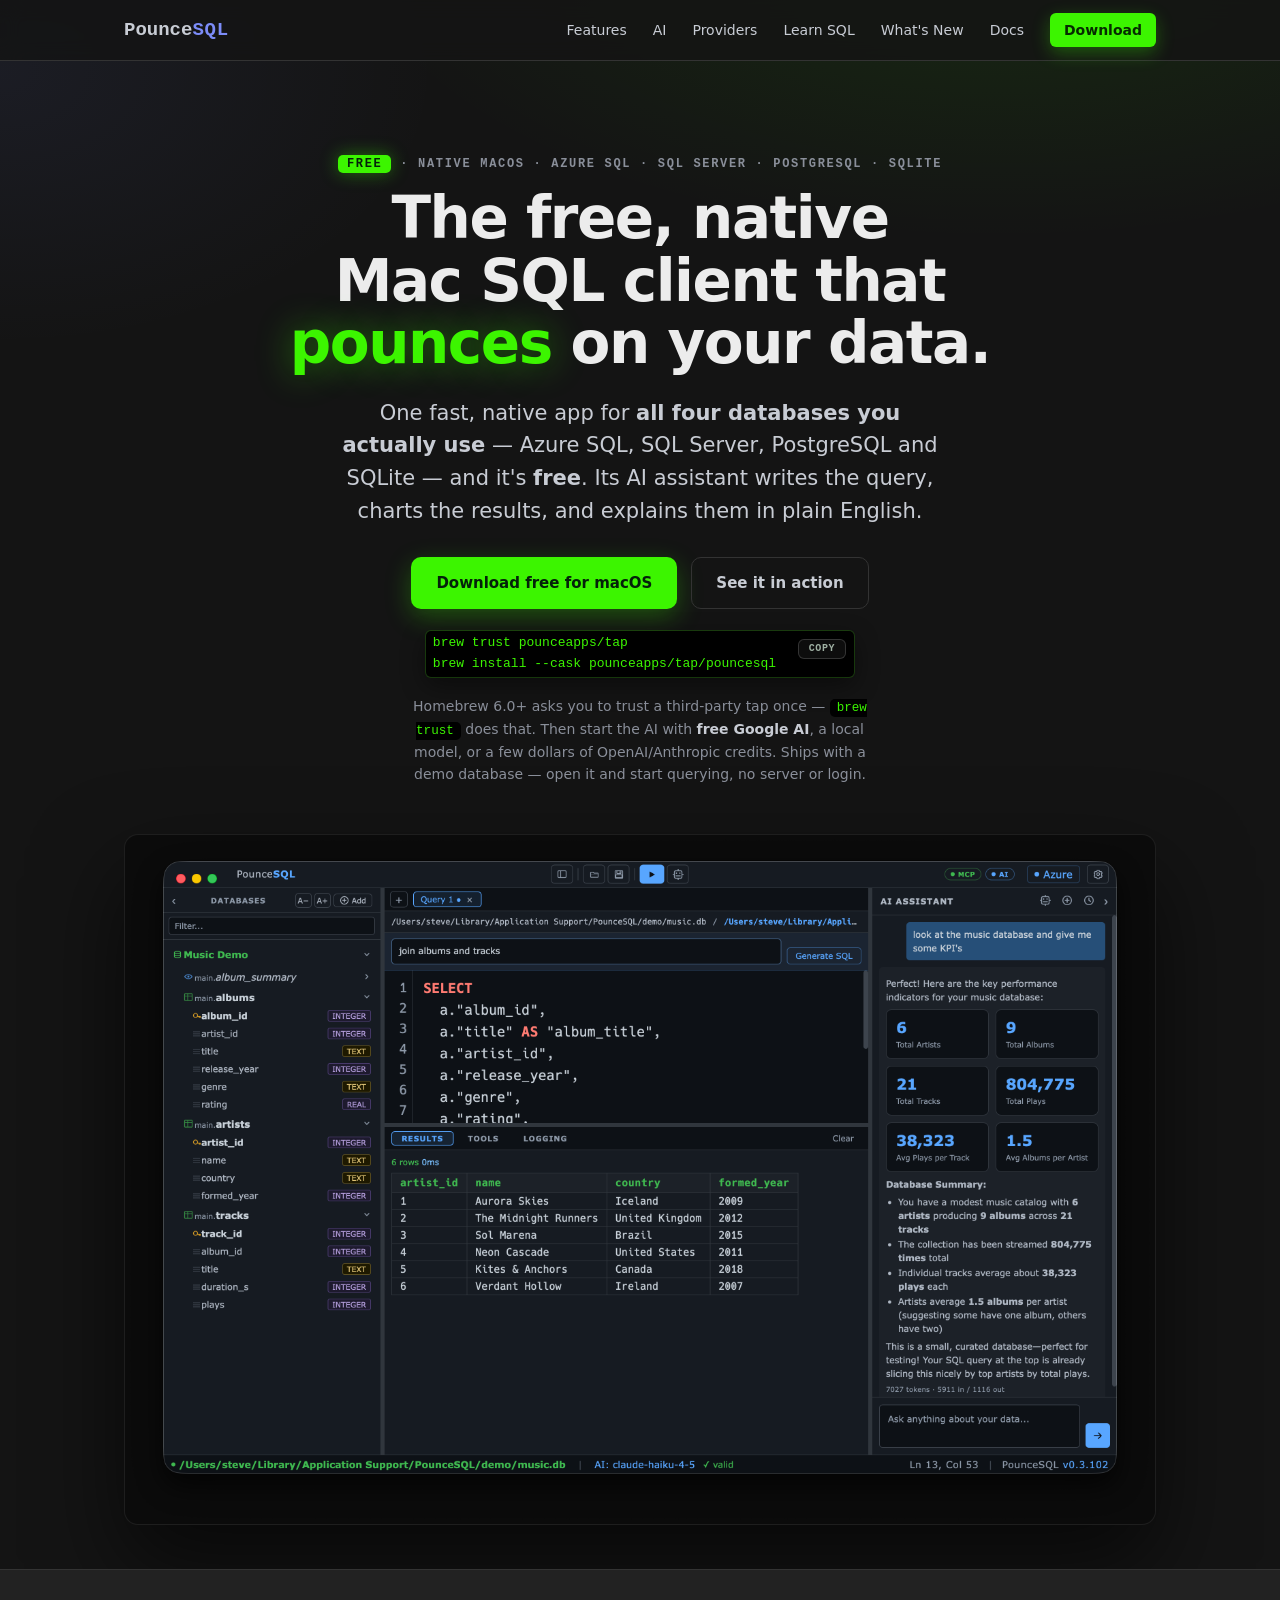
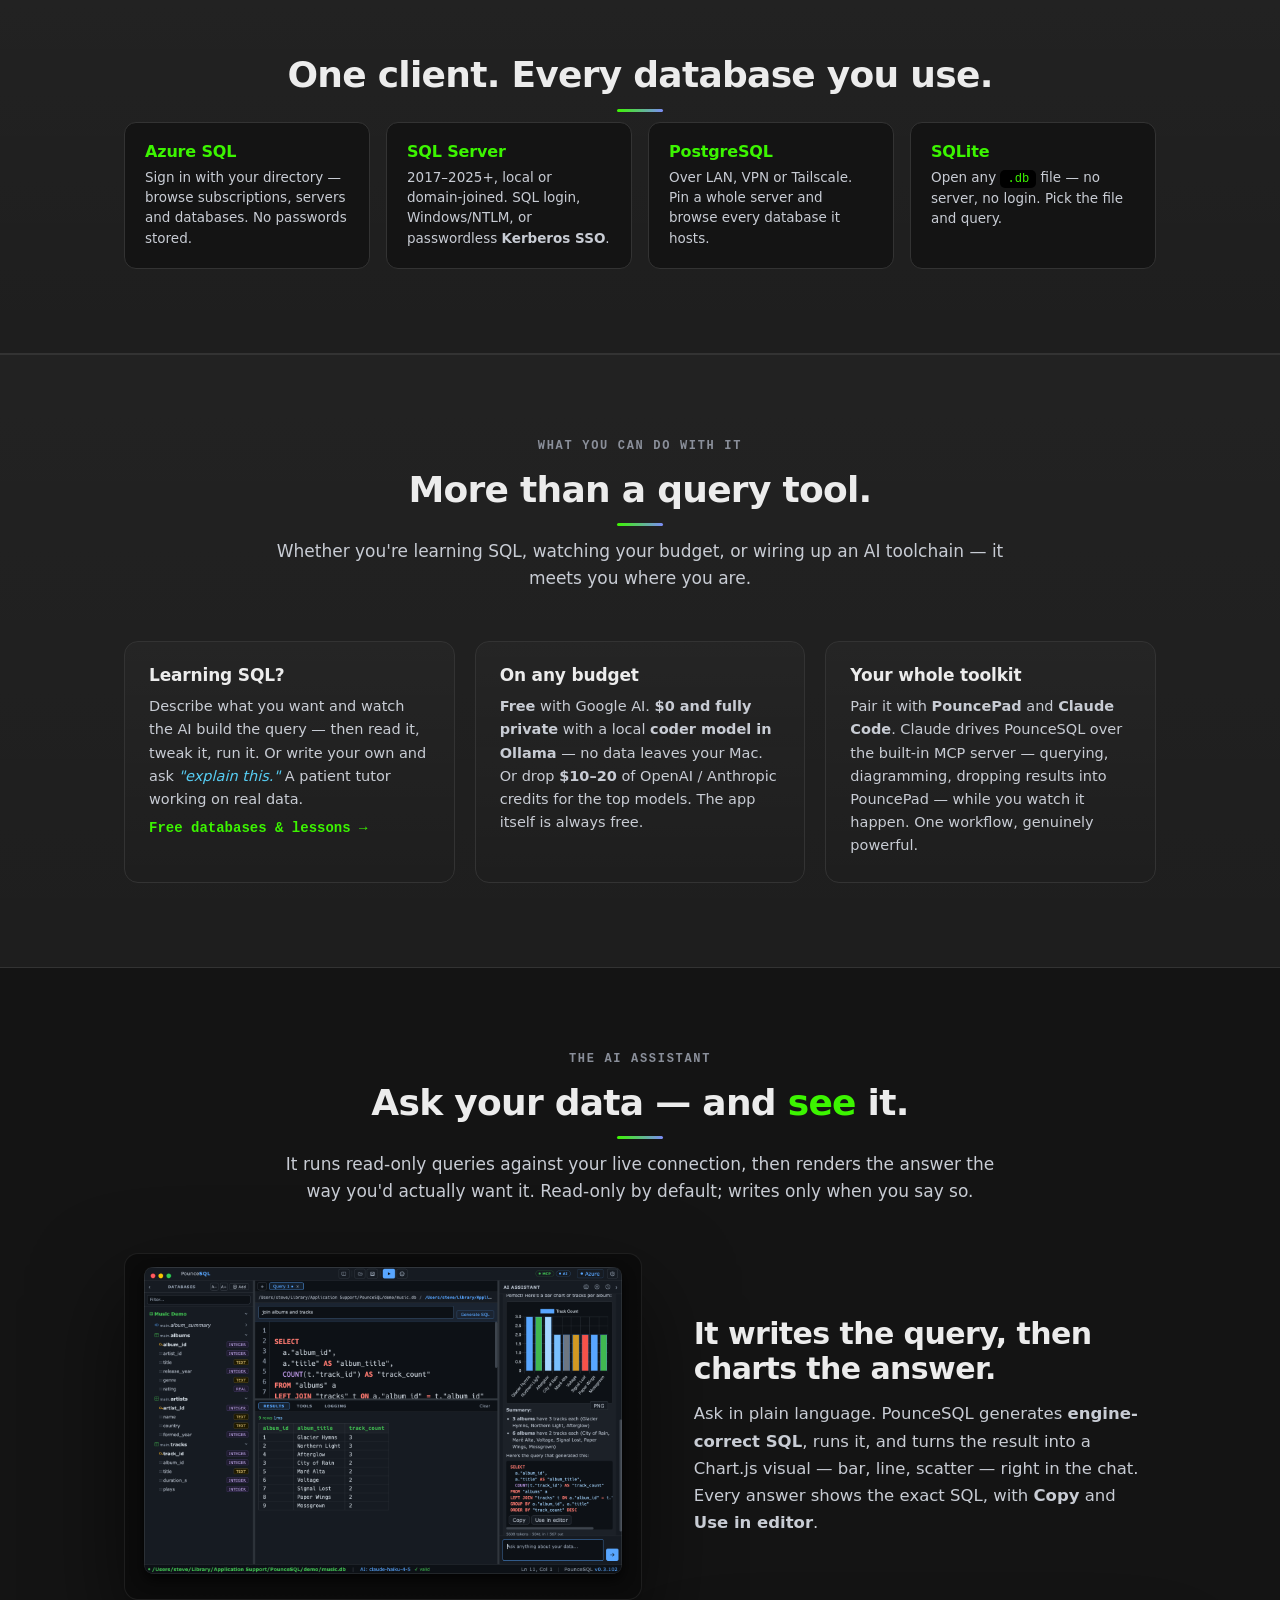
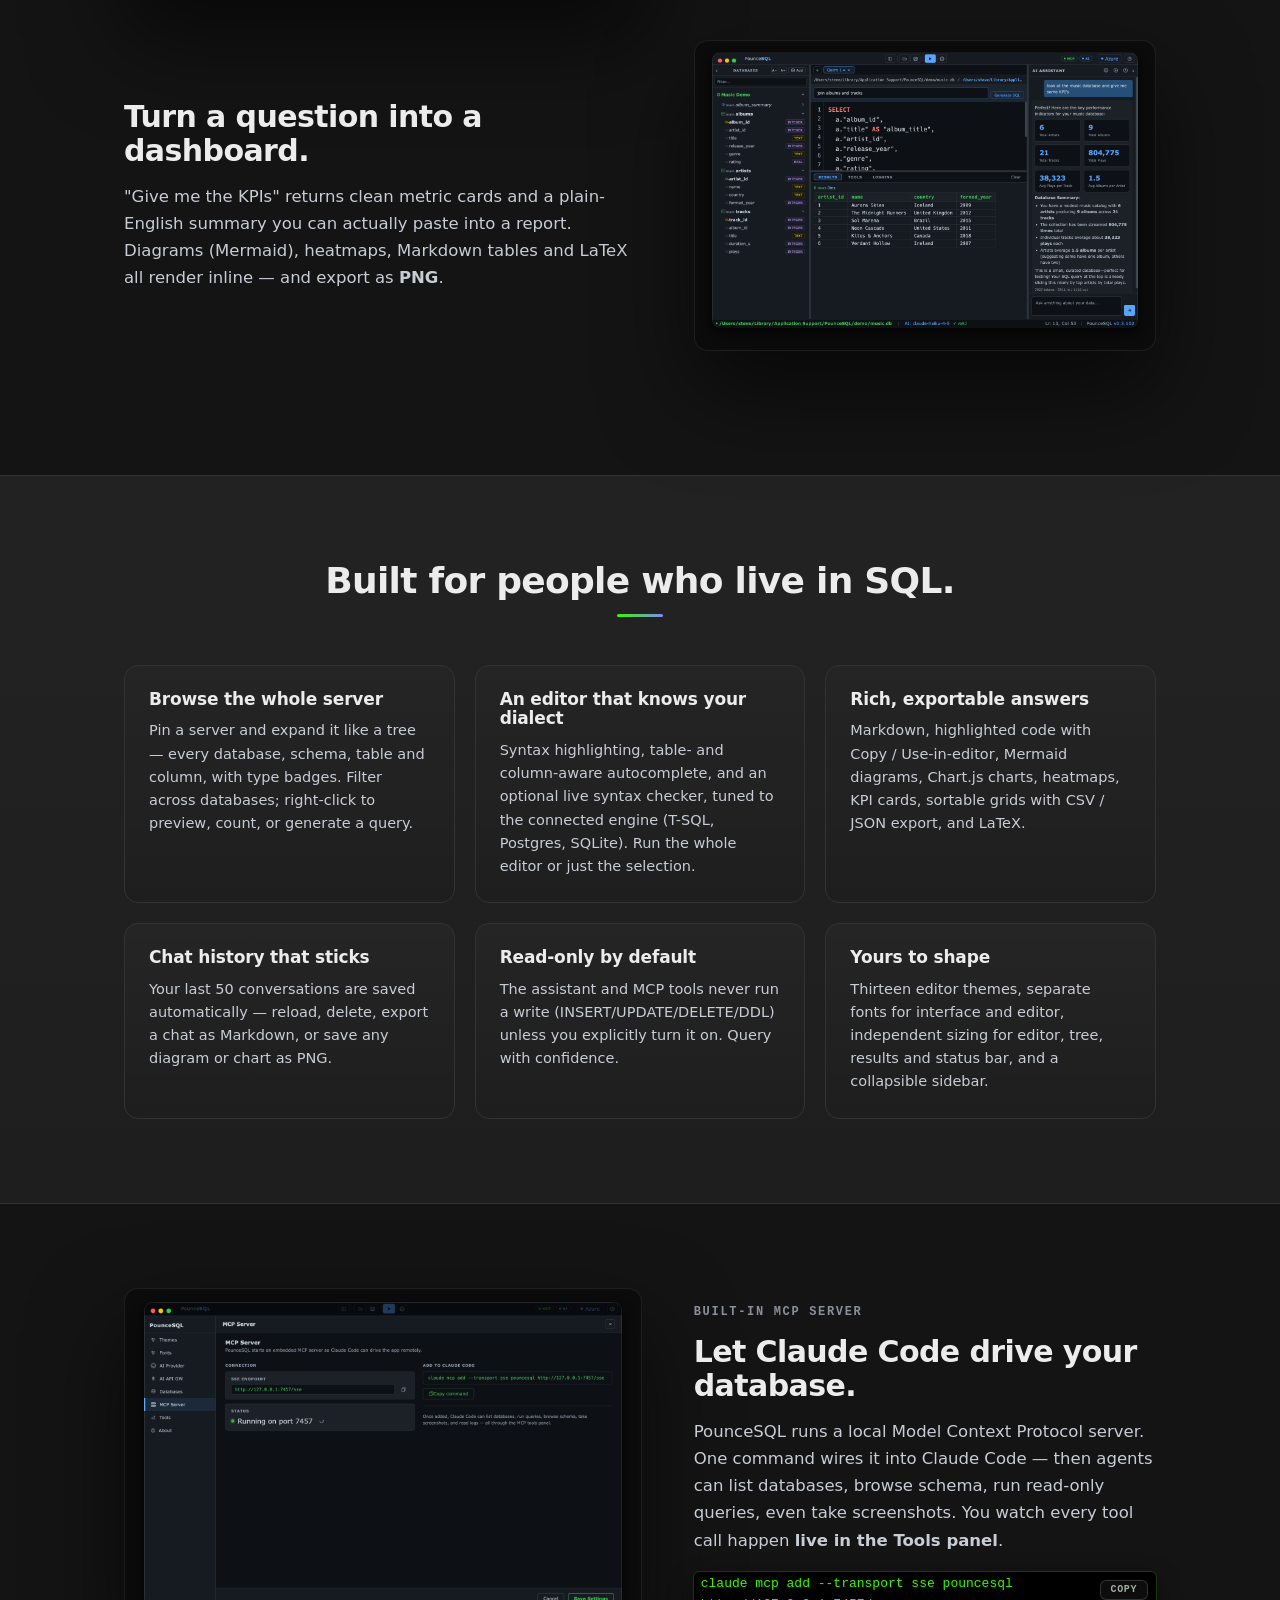
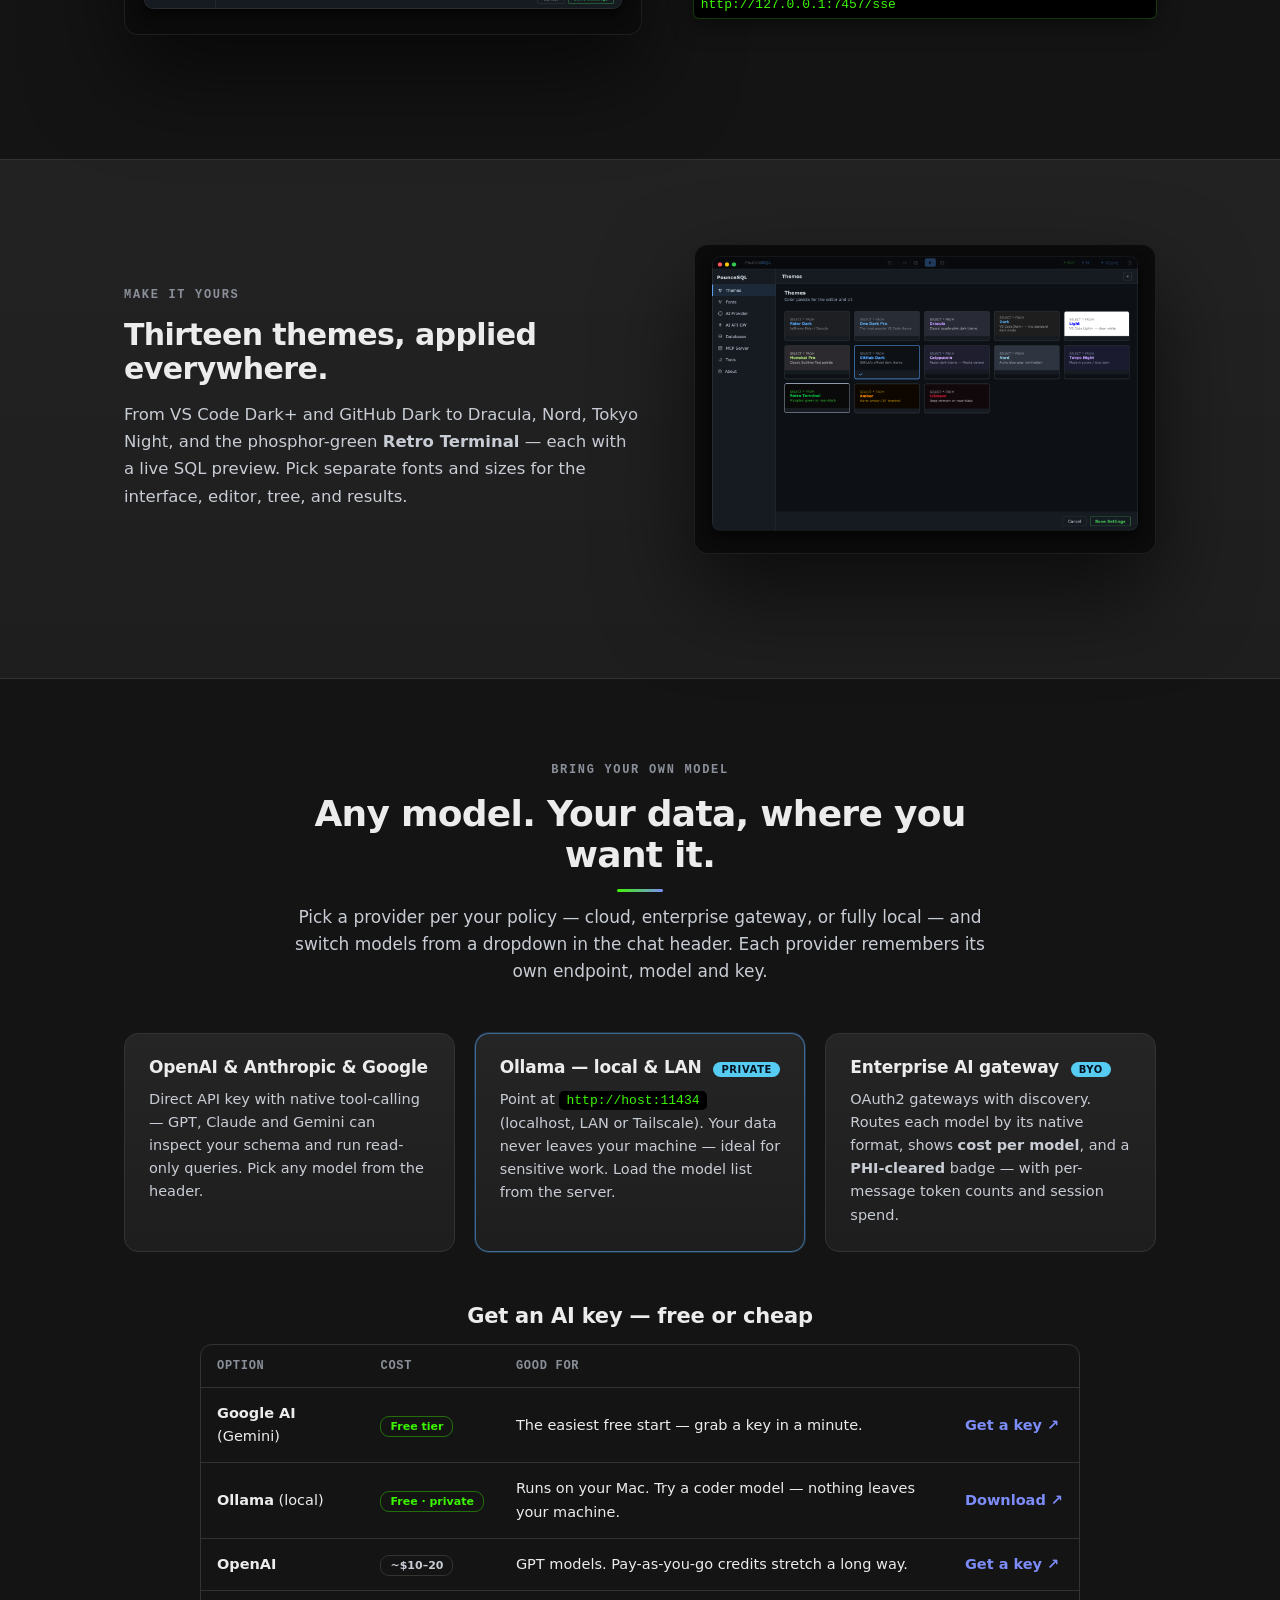
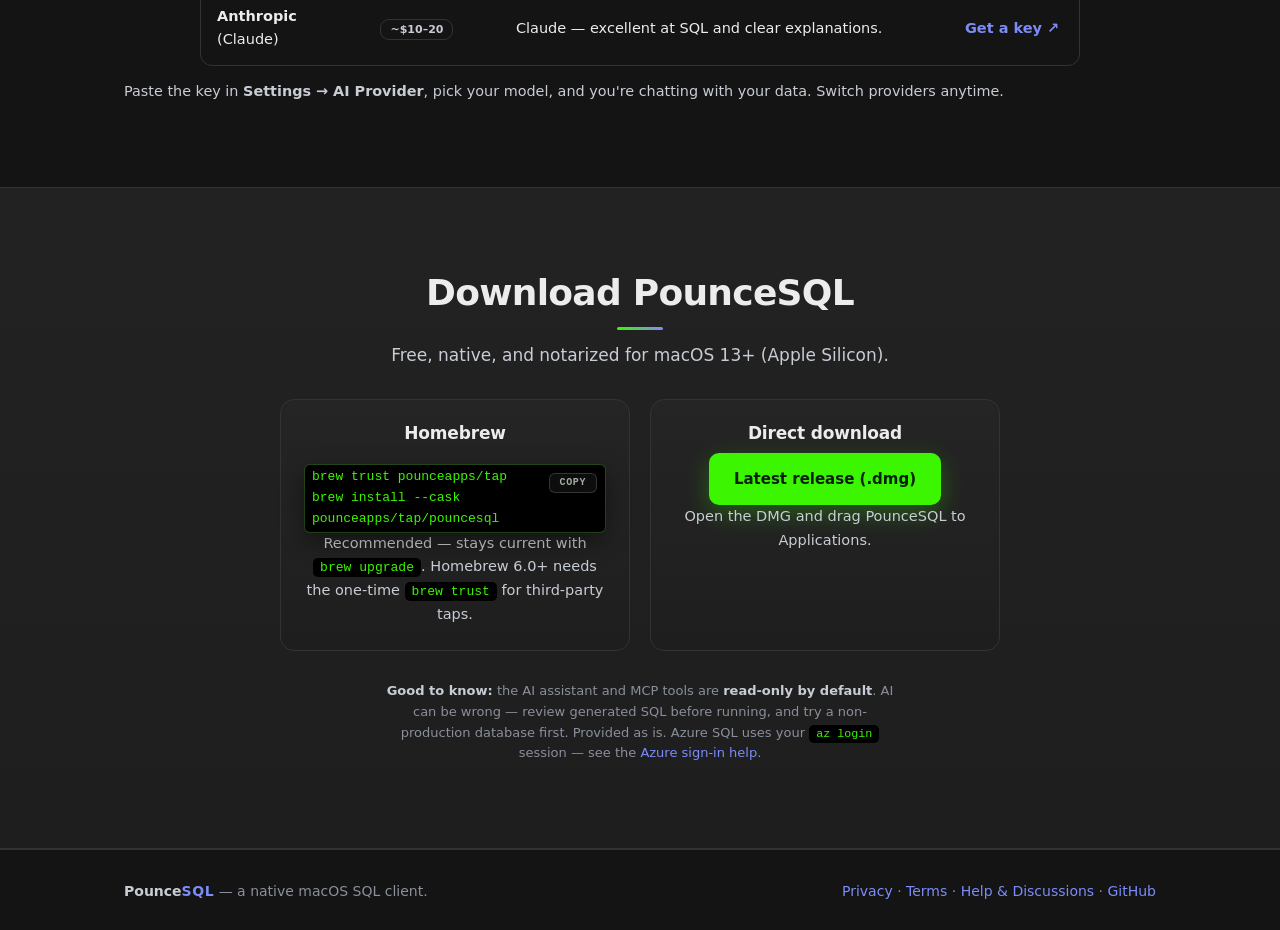
==== commit 976e961f: "web: click-to-copy on all command/code examples Add a reusable copy.js widget + styling: every <pre>" ====
--- a/public/index.html
+++ b/public/index.html
@@ -253,5 +253,6 @@
   </div>
 </footer>
 
+  <script src="copy.js" defer></script>
 </body>
 </html>
--- a/public/style.css
+++ b/public/style.css
@@ -482,3 +482,20 @@
 .ldash-help .lh-t b { color:var(--text); font:700 .98rem var(--ui); }
 .ldash-help .lh-t span { color:var(--mute); font:.85rem var(--ui); margin-top:3px; line-height:1.45; }
 .ldash-help .lh-t code { font:12px var(--mono); color:var(--blue); }
+
+/* ---- Click-to-copy example blocks --------------------------------------- */
+.copyable{ position:relative; cursor:pointer; }
+pre.copyable{ padding-right:74px; }
+.brew code.copyable{ text-align:left; padding-right:78px; }
+.brewline.copyable{ text-align:left; padding-right:78px; }
+.copy-btn{
+  position:absolute; top:8px; right:8px; z-index:3;
+  font:600 10px ui-monospace,Menlo,monospace; letter-spacing:.06em; text-transform:uppercase;
+  color:#9fb0a3; background:rgba(255,255,255,.05);
+  border:1px solid rgba(255,255,255,.16); border-radius:6px;
+  padding:4px 10px; cursor:pointer; line-height:1;
+  transition:color .12s,border-color .12s,background .12s;
+}
+.copy-btn:hover{ color:#3CF500; border-color:rgba(60,245,0,.6); background:rgba(60,245,0,.08); }
+.copy-btn.copied{ color:#04140a; background:#3CF500; border-color:#3CF500; }
+@media(max-width:600px){ .copy-btn{ font-size:9px; padding:3px 7px; } }
